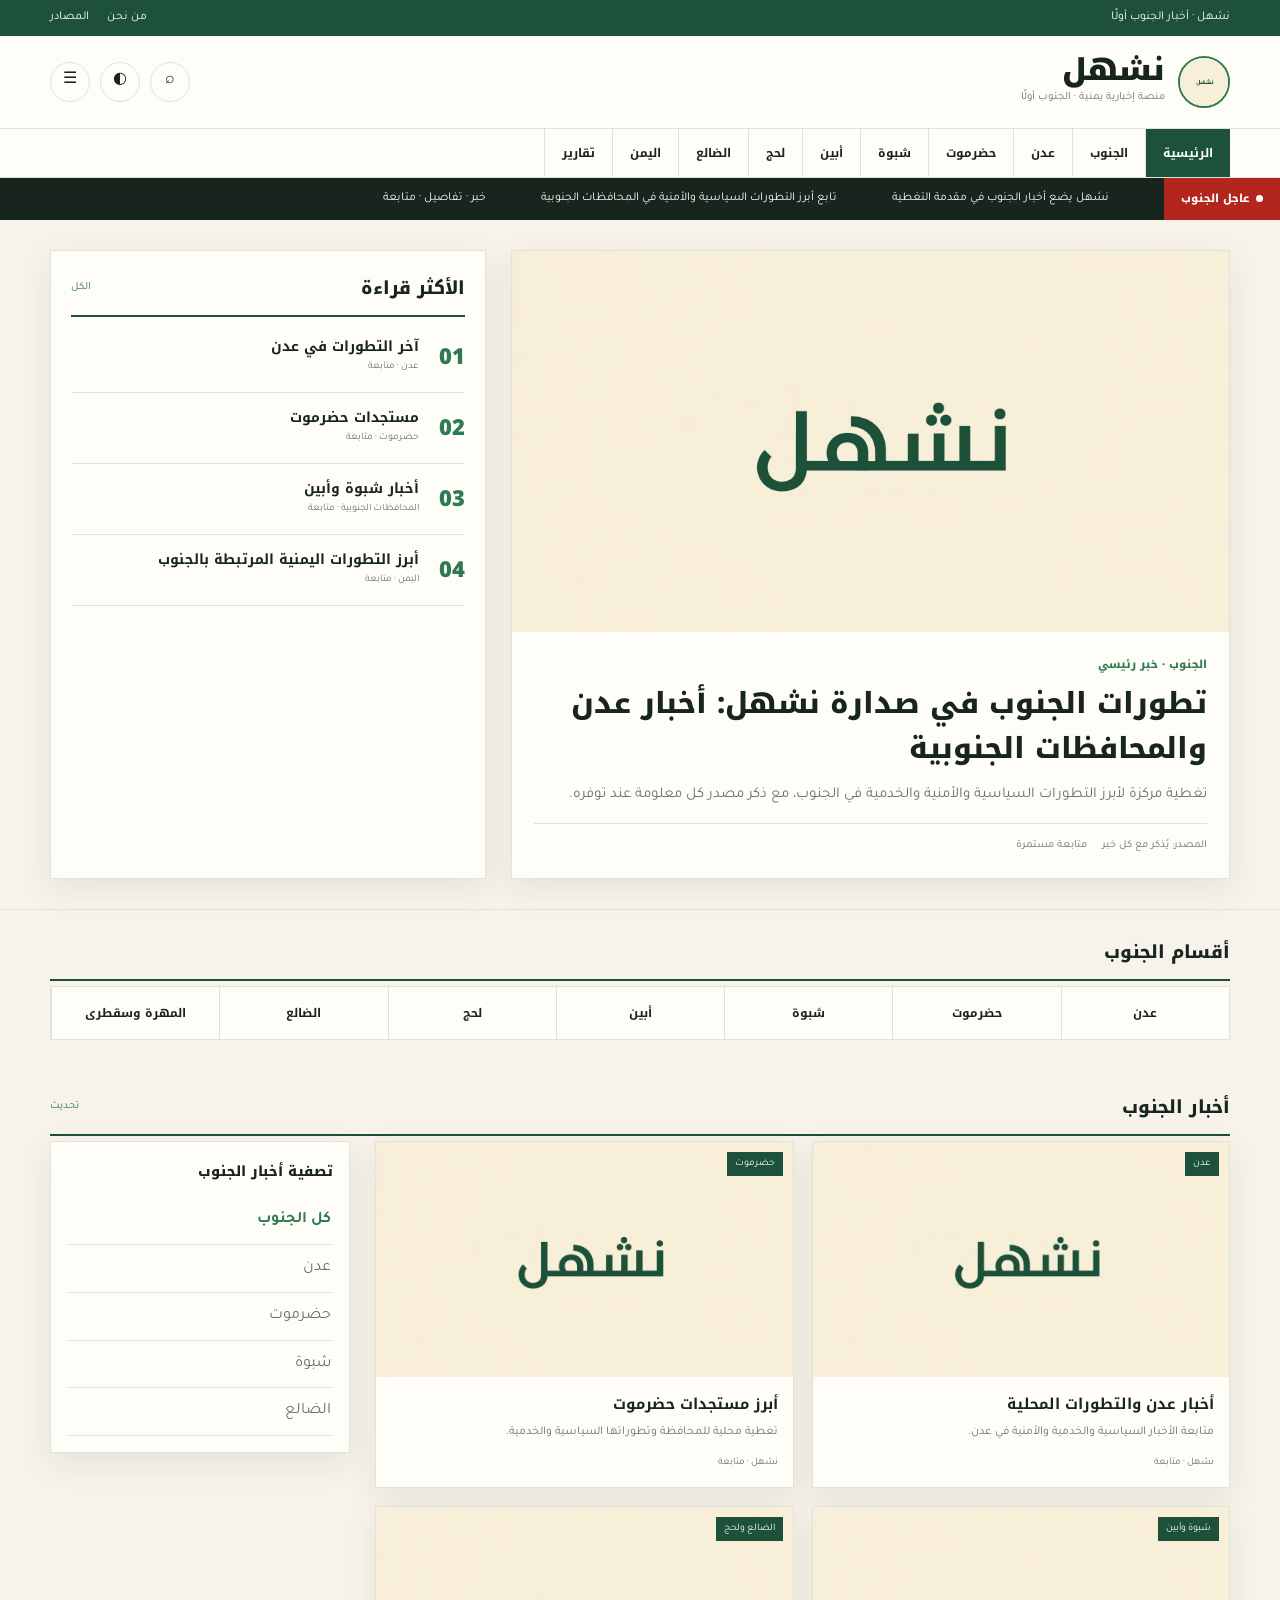
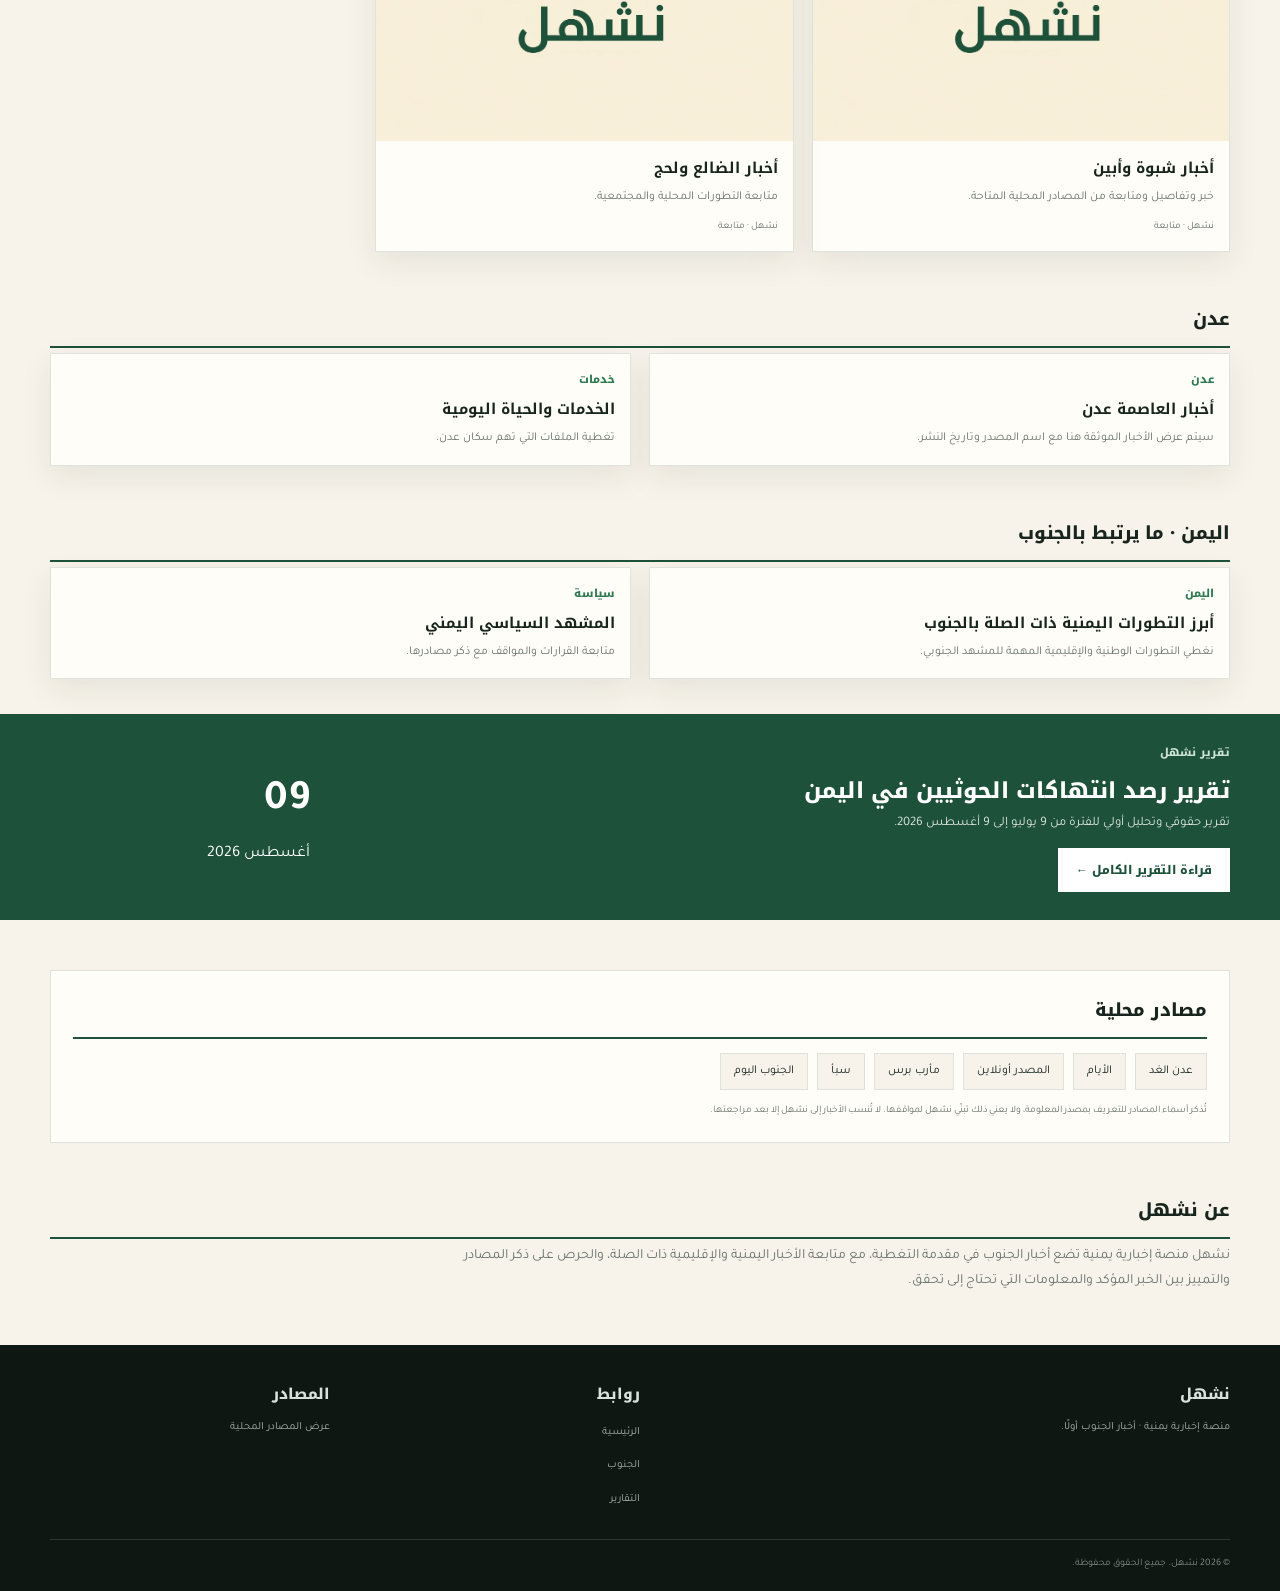
==== index.html @ 2f7ad90b "اجعل الجنوب محور التغطية مع الحفاظ على التصميم والتفاعلية" ====
<!doctype html>
<html lang="ar" dir="rtl">
<head>
<meta charset="utf-8">
<meta name="viewport" content="width=device-width, initial-scale=1">
<title>نشهل | أخبار الجنوب واليمن</title>
<meta name="description" content="نشهل منصة إخبارية يمنية تضع أخبار الجنوب في مقدمة التغطية مع متابعة الأخبار اليمنية والإقليمية.">
<link rel="preconnect" href="https://fonts.googleapis.com">
<link rel="preconnect" href="https://fonts.gstatic.com" crossorigin>
<link href="https://fonts.googleapis.com/css2?family=Noto+Kufi+Arabic:wght@400;600;700;800;900&family=Tajawal:wght@400;500;700;800&display=swap" rel="stylesheet">
<style>
:root{--bg:#f7f3ea;--surface:#fffdf8;--ink:#17251e;--muted:#68736d;--line:#dfe3dc;--accent:#1d513a;--accent2:#2f7a52;--soft:#e9efe9;--shadow:0 10px 30px rgba(23,37,30,.08)}*{box-sizing:border-box;margin:0;padding:0}html{scroll-behavior:smooth}body{background:var(--bg);color:var(--ink);font-family:Tajawal,Arial,sans-serif;line-height:1.8;overflow-x:hidden}body.dark{--bg:#111814;--surface:#18211c;--ink:#f1f3ef;--muted:#aab4ae;--line:#2c3831;--soft:#202b25;--shadow:0 10px 30px rgba(0,0,0,.22)}a{text-decoration:none;color:inherit}button,input{font:inherit}.wrap{width:min(1180px,calc(100% - 32px));margin:auto}.topline{background:var(--accent);color:#fff;padding:7px 0;font-size:12px}.topline .wrap{display:flex;justify-content:space-between}.toplinks{display:flex;gap:18px}.header{background:var(--surface);border-bottom:1px solid var(--line)}.header .wrap{height:92px;display:flex;align-items:center;justify-content:space-between;gap:25px}.brand{display:flex;align-items:center;gap:13px}.logo{width:52px;height:52px;border-radius:50%;overflow:hidden;border:2px solid var(--accent2);background:var(--soft)}.logo img{width:100%;height:100%;object-fit:cover}.brand-name{font:900 30px 'Noto Kufi Arabic';line-height:1}.tagline{font-size:11px;color:var(--muted);margin-top:3px}.header-actions{display:flex;gap:10px}.icon-btn{border:1px solid var(--line);background:var(--surface);color:var(--ink);width:40px;height:40px;border-radius:50%;cursor:pointer}.search-box{display:none;position:absolute;left:0;right:0;top:92px;background:var(--surface);border-bottom:1px solid var(--line);padding:15px;z-index:40}.search-box.open{display:block}.search-inner{display:flex;gap:8px}.search-inner input{width:100%;padding:12px 15px;border:1px solid var(--line);background:var(--bg);color:var(--ink);outline:none}.search-inner button{border:0;background:var(--accent);color:#fff;padding:0 20px;cursor:pointer}.nav{position:sticky;top:0;z-index:30;background:rgba(255,253,248,.96);backdrop-filter:blur(10px);border-bottom:1px solid var(--line)}body.dark .nav{background:rgba(24,33,28,.96)}.nav .wrap{display:flex;overflow:auto}.nav a{white-space:nowrap;padding:13px 17px;font:700 12px 'Noto Kufi Arabic';border-left:1px solid var(--line)}.nav a:hover,.nav a.active{background:var(--accent);color:#fff}.breaking{background:var(--ink);color:var(--surface);height:42px;display:flex;align-items:center;overflow:hidden}.breaking-label{background:#b3261e;color:#fff;height:100%;padding:0 17px;display:flex;align-items:center;gap:7px;font:800 11px 'Noto Kufi Arabic';flex:none}.pulse{width:7px;height:7px;border-radius:50%;background:#fff;animation:pulse 1.2s infinite}@keyframes pulse{50%{opacity:.35}}.ticker{white-space:nowrap;overflow:hidden;flex:1}.ticker span{display:inline-block;margin-right:55px;font-size:12px;animation:slide 18s linear infinite}@keyframes slide{from{transform:translateX(0)}to{transform:translateX(100%)}}.hero{padding:30px 0;border-bottom:1px solid var(--line)}.hero-grid{display:grid;grid-template-columns:1.65fr 1fr;gap:25px}.hero-main,.side,.card,.filter,.sources{background:var(--surface);border:1px solid var(--line);box-shadow:var(--shadow)}.hero-image{display:block;aspect-ratio:16/8.5;overflow:hidden;background:var(--soft)}.hero-image img{width:100%;height:100%;object-fit:cover;transition:transform .4s}.hero-main:hover .hero-image img{transform:scale(1.02)}.hero-content{padding:22px}.label{color:var(--accent2);font:800 11px 'Noto Kufi Arabic';margin-bottom:7px}.hero h1{font:800 29px/1.55 'Noto Kufi Arabic';margin-bottom:10px}.summary{color:var(--muted);font-size:15px}.meta{display:flex;gap:15px;flex-wrap:wrap;color:var(--muted);font-size:11px;margin-top:15px;padding-top:12px;border-top:1px solid var(--line)}.side{padding:20px}.section-title{display:flex;align-items:center;justify-content:space-between;border-bottom:2px solid var(--accent);padding-bottom:10px;margin-bottom:5px}.section-title h2{font:800 18px 'Noto Kufi Arabic'}.section-title a{font-size:11px;color:var(--accent2)}.rank{display:grid;grid-template-columns:36px 1fr;gap:10px;padding:14px 0;border-bottom:1px solid var(--line)}.rank-num{font:900 22px 'Noto Kufi Arabic';color:var(--accent2)}.rank h3{font:700 14px/1.6 'Noto Kufi Arabic'}.rank p{font-size:10px;color:var(--muted)}.sections,.news{padding:25px 0}.section-grid{display:grid;grid-template-columns:repeat(7,1fr);border:1px solid var(--line);background:var(--surface)}.section-grid a{padding:15px 8px;text-align:center;border-left:1px solid var(--line);font:700 12px 'Noto Kufi Arabic'}.section-grid a:hover{background:var(--soft);color:var(--accent2)}.news-layout{display:grid;grid-template-columns:1fr 300px;gap:25px}.cards{display:grid;grid-template-columns:repeat(2,1fr);gap:18px}.card{overflow:hidden;transition:.2s}.card:hover{transform:translateY(-3px);box-shadow:var(--shadow)}.card-image{display:block;aspect-ratio:16/9;overflow:hidden;background:var(--soft);position:relative}.card-image img{width:100%;height:100%;object-fit:cover}.tag{position:absolute;top:10px;right:10px;background:var(--accent);color:#fff;padding:3px 8px;font-size:10px}.card-body{padding:15px}.card h3{font:700 15px/1.65 'Noto Kufi Arabic';margin-bottom:6px}.card h3 a:hover{color:var(--accent2)}.card p{font-size:12px;color:var(--muted)}.card-meta{font-size:10px;color:var(--muted);margin-top:10px}.filter{padding:16px;height:max-content;position:sticky;top:65px}.filter h3{font:800 14px 'Noto Kufi Arabic';margin-bottom:12px}.filter button{display:block;width:100%;text-align:right;border:0;border-bottom:1px solid var(--line);background:transparent;color:var(--muted);padding:9px 2px;cursor:pointer}.filter button:hover,.filter button.active{color:var(--accent2);font-weight:700}.report{background:var(--accent);color:#fff;padding:28px 0;margin-top:10px}.report-grid{display:grid;grid-template-columns:1fr 260px;gap:25px;align-items:center}.report h2{font:800 22px 'Noto Kufi Arabic'}.report p{font-size:13px;opacity:.85}.report .btn{display:inline-block;background:#fff;color:var(--accent);padding:11px 18px;font:800 12px 'Noto Kufi Arabic';margin-top:12px}.sources{padding:22px;margin-top:25px;box-shadow:none}.source-list{display:flex;flex-wrap:wrap;gap:9px;margin-top:14px}.source-list a{border:1px solid var(--line);padding:7px 13px;background:var(--bg);font-size:12px}.sources-note{font-size:10px;color:var(--muted);margin-top:12px}.footer{background:#0f1712;color:#d9e1dc;margin-top:25px;padding:35px 0 18px}.footer-grid{display:grid;grid-template-columns:2fr 1fr 1fr;gap:30px}.footer h3{font:800 15px 'Noto Kufi Arabic';margin-bottom:10px}.footer p,.footer a{font-size:11px;color:#aab4ae}.footer ul{list-style:none;display:grid;gap:5px}.copy{border-top:1px solid #2c3831;margin-top:25px;padding-top:15px;font-size:10px;color:#7f8c84}.toast{position:fixed;bottom:20px;left:20px;background:var(--accent);color:#fff;padding:10px 15px;border-radius:6px;opacity:0;pointer-events:none;transition:.3s;z-index:100}.toast.show{opacity:1}.backtop{position:fixed;bottom:20px;right:20px;width:42px;height:42px;border:0;border-radius:50%;background:var(--accent);color:#fff;cursor:pointer;display:none;z-index:80}.backtop.show{display:block}@media(max-width:900px){.hero-grid,.news-layout,.report-grid{grid-template-columns:1fr}.filter{position:static}.section-grid{grid-template-columns:repeat(4,1fr)}.footer-grid{grid-template-columns:1fr 1fr}}@media(max-width:600px){.wrap{width:min(100% - 20px,1180px)}.toplinks{display:none}.header .wrap{height:78px}.brand-name{font-size:25px}.logo{width:45px;height:45px}.hero h1{font-size:22px}.cards{grid-template-columns:1fr}.section-grid{grid-template-columns:repeat(2,1fr)}.section-grid a{padding:12px 5px}.footer-grid{grid-template-columns:1fr}.breaking{height:38px}}
</style>
</head>
<body>
<div class="topline"><div class="wrap"><span>نشهل · أخبار الجنوب أولًا</span><div class="toplinks"><a href="#about">من نحن</a><a href="#sources">المصادر</a></div></div></div>
<header class="header"><div class="wrap"><a class="brand" href="#home"><div class="logo"><img src="logo.jpg" alt="شعار نشهل"></div><div><div class="brand-name">نشهل</div><div class="tagline">منصة إخبارية يمنية · الجنوب أولًا</div></div></a><div class="header-actions"><button class="icon-btn" id="searchBtn" aria-label="بحث">⌕</button><button class="icon-btn" id="themeBtn" aria-label="الوضع الليلي">◐</button><button class="icon-btn" id="menuBtn" aria-label="القائمة">☰</button></div></div><div class="search-box" id="searchBox"><div class="wrap"><div class="search-inner"><input id="searchInput" type="search" placeholder="ابحث في أخبار نشهل..."><button id="searchGo">بحث</button></div></div></div></header>
<nav class="nav"><div class="wrap"><a class="active" href="#home">الرئيسية</a><a href="#south">الجنوب</a><a href="#aden">عدن</a><a href="#south">حضرموت</a><a href="#south">شبوة</a><a href="#south">أبين</a><a href="#south">لحج</a><a href="#south">الضالع</a><a href="#yemen">اليمن</a><a href="#reports">تقارير</a></div></nav>
<div class="breaking"><div class="breaking-label"><span class="pulse"></span> عاجل الجنوب</div><div class="ticker"><span>نشهل يضع أخبار الجنوب في مقدمة التغطية</span><span>تابع أبرز التطورات السياسية والأمنية في المحافظات الجنوبية</span><span>خبر · تفاصيل · متابعة</span></div></div>
<main id="home">
<section class="hero"><div class="wrap hero-grid"><article class="hero-main"><a class="hero-image" href="#south"><img src="logo.jpg" alt="أخبار الجنوب"></a><div class="hero-content"><div class="label">الجنوب · خبر رئيسي</div><h1><a href="#south">تطورات الجنوب في صدارة نشهل: أخبار عدن والمحافظات الجنوبية</a></h1><p class="summary">تغطية مركزة لأبرز التطورات السياسية والأمنية والخدمية في الجنوب، مع ذكر مصدر كل معلومة عند توفره.</p><div class="meta"><span>المصدر: يُذكر مع كل خبر</span><span>متابعة مستمرة</span></div></div></article><aside class="side"><div class="section-title"><h2>الأكثر قراءة</h2><a href="#south">الكل</a></div><div class="rank"><div class="rank-num">01</div><div><h3>آخر التطورات في عدن</h3><p>عدن · متابعة</p></div></div><div class="rank"><div class="rank-num">02</div><div><h3>مستجدات حضرموت</h3><p>حضرموت · متابعة</p></div></div><div class="rank"><div class="rank-num">03</div><div><h3>أخبار شبوة وأبين</h3><p>المحافظات الجنوبية · متابعة</p></div></div><div class="rank"><div class="rank-num">04</div><div><h3>أبرز التطورات اليمنية المرتبطة بالجنوب</h3><p>اليمن · متابعة</p></div></div></aside></div></section>
<section class="sections"><div class="wrap"><div class="section-title"><h2>أقسام الجنوب</h2></div><div class="section-grid"><a href="#aden">عدن</a><a href="#south">حضرموت</a><a href="#south">شبوة</a><a href="#south">أبين</a><a href="#south">لحج</a><a href="#south">الضالع</a><a href="#south">المهرة وسقطرى</a></div></div></section>
<section class="news" id="south"><div class="wrap"><div class="section-title"><h2>أخبار الجنوب</h2><a href="#south" id="refreshBtn">تحديث</a></div><div class="news-layout"><div class="cards" id="cards">
<article class="card" data-category="عدن" data-title="أخبار عدن والتطورات المحلية"><a class="card-image" href="#aden"><img src="logo.jpg" alt="عدن" loading="lazy"><span class="tag">عدن</span></a><div class="card-body"><h3><a href="#aden">أخبار عدن والتطورات المحلية</a></h3><p>متابعة الأخبار السياسية والخدمية والأمنية في عدن.</p><div class="card-meta">نشهل · متابعة</div></div></article>
<article class="card" data-category="حضرموت" data-title="أبرز مستجدات حضرموت"><a class="card-image" href="#south"><img src="logo.jpg" alt="حضرموت" loading="lazy"><span class="tag">حضرموت</span></a><div class="card-body"><h3><a href="#south">أبرز مستجدات حضرموت</a></h3><p>تغطية محلية للمحافظة وتطوراتها السياسية والخدمية.</p><div class="card-meta">نشهل · متابعة</div></div></article>
<article class="card" data-category="شبوة" data-title="أخبار شبوة وأبين"><a class="card-image" href="#south"><img src="logo.jpg" alt="شبوة وأبين" loading="lazy"><span class="tag">شبوة وأبين</span></a><div class="card-body"><h3><a href="#south">أخبار شبوة وأبين</a></h3><p>خبر وتفاصيل ومتابعة من المصادر المحلية المتاحة.</p><div class="card-meta">نشهل · متابعة</div></div></article>
<article class="card" data-category="الضالع" data-title="أخبار الضالع ولحج"><a class="card-image" href="#south"><img src="logo.jpg" alt="الضالع ولحج" loading="lazy"><span class="tag">الضالع ولحج</span></a><div class="card-body"><h3><a href="#south">أخبار الضالع ولحج</a></h3><p>متابعة التطورات المحلية والمجتمعية.</p><div class="card-meta">نشهل · متابعة</div></div></article>
</div><aside class="filter"><h3>تصفية أخبار الجنوب</h3><button class="filter-btn active" data-filter="all">كل الجنوب</button><button class="filter-btn" data-filter="عدن">عدن</button><button class="filter-btn" data-filter="حضرموت">حضرموت</button><button class="filter-btn" data-filter="شبوة">شبوة</button><button class="filter-btn" data-filter="الضالع">الضالع</button></aside></div></div></section>
<section class="news" id="aden"><div class="wrap"><div class="section-title"><h2>عدن</h2></div><div class="cards"><article class="card"><div class="card-body"><div class="label">عدن</div><h3>أخبار العاصمة عدن</h3><p>سيتم عرض الأخبار الموثقة هنا مع اسم المصدر وتاريخ النشر.</p></div></article><article class="card"><div class="card-body"><div class="label">خدمات</div><h3>الخدمات والحياة اليومية</h3><p>تغطية الملفات التي تهم سكان عدن.</p></div></article></div></div></section>
<section class="news" id="yemen"><div class="wrap"><div class="section-title"><h2>اليمن · ما يرتبط بالجنوب</h2></div><div class="cards"><article class="card"><div class="card-body"><div class="label">اليمن</div><h3>أبرز التطورات اليمنية ذات الصلة بالجنوب</h3><p>نغطي التطورات الوطنية والإقليمية المهمة للمشهد الجنوبي.</p></div></article><article class="card"><div class="card-body"><div class="label">سياسة</div><h3>المشهد السياسي اليمني</h3><p>متابعة القرارات والمواقف مع ذكر مصادرها.</p></div></article></div></div></section>
<section class="report" id="reports"><div class="wrap report-grid"><div><div class="label" style="color:#cce2d4">تقرير نشهل</div><h2>تقرير رصد انتهاكات الحوثيين في اليمن</h2><p>تقرير حقوقي وتحليل أولي للفترة من 9 يوليو إلى 9 أغسطس 2026.</p><a class="btn" href="articles/9-august-2026.html">قراءة التقرير الكامل ←</a></div><div><strong style="font-size:42px">09</strong><div>أغسطس 2026</div></div></div></section>
<section class="sections" id="sources"><div class="wrap"><div class="sources"><div class="section-title"><h2>مصادر محلية</h2></div><div class="source-list"><a href="https://www.adenalghad.net/" target="_blank" rel="noopener">عدن الغد</a><a href="https://www.alayyam.info/" target="_blank" rel="noopener">الأيام</a><a href="https://almasdaronline.com/" target="_blank" rel="noopener">المصدر أونلاين</a><a href="https://www.marebpress.net/" target="_blank" rel="noopener">مأرب برس</a><a href="https://www.sabanew.net/" target="_blank" rel="noopener">سبأ</a><a href="https://aljanoub.net/" target="_blank" rel="noopener">الجنوب اليوم</a></div><p class="sources-note">تُذكر أسماء المصادر للتعريف بمصدر المعلومة، ولا يعني ذلك تبنّي نشهل لمواقفها. لا تُنسب الأخبار إلى نشهل إلا بعد مراجعتها.</p></div></div></section>
<section class="sections" id="about"><div class="wrap"><div class="section-title"><h2>عن نشهل</h2></div><p style="max-width:800px;color:var(--muted);font-size:14px">نشهل منصة إخبارية يمنية تضع أخبار الجنوب في مقدمة التغطية، مع متابعة الأخبار اليمنية والإقليمية ذات الصلة، والحرص على ذكر المصادر والتمييز بين الخبر المؤكد والمعلومات التي تحتاج إلى تحقق.</p></div></section>
</main>
<footer class="footer"><div class="wrap"><div class="footer-grid"><div><h3>نشهل</h3><p>منصة إخبارية يمنية · أخبار الجنوب أولًا.</p></div><div><h3>روابط</h3><ul><li><a href="#home">الرئيسية</a></li><li><a href="#south">الجنوب</a></li><li><a href="#reports">التقارير</a></li></ul></div><div><h3>المصادر</h3><p><a href="#sources">عرض المصادر المحلية</a></p></div></div><div class="copy">© 2026 نشهل. جميع الحقوق محفوظة.</div></div></footer>
<button class="backtop" id="backTop" aria-label="العودة للأعلى">↑</button><div class="toast" id="toast">تم التحديث</div>
<script>
const body=document.body,searchBtn=document.getElementById('searchBtn'),searchBox=document.getElementById('searchBox'),searchInput=document.getElementById('searchInput'),searchGo=document.getElementById('searchGo'),themeBtn=document.getElementById('themeBtn'),backTop=document.getElementById('backTop'),toast=document.getElementById('toast');
searchBtn.onclick=()=>{searchBox.classList.toggle('open');if(searchBox.classList.contains('open'))searchInput.focus()};document.getElementById('menuBtn').onclick=()=>document.querySelector('.nav').scrollIntoView({behavior:'smooth'});themeBtn.onclick=()=>{body.classList.toggle('dark');localStorage.setItem('nashhal-theme',body.classList.contains('dark')?'dark':'light')};if(localStorage.getItem('nashhal-theme')==='dark')body.classList.add('dark');
function doSearch(){const q=searchInput.value.trim().toLowerCase();document.querySelectorAll('.card').forEach(c=>{const t=(c.dataset.title||c.innerText).toLowerCase();c.style.display=!q||t.includes(q)?'block':'none'});document.getElementById('south').scrollIntoView({behavior:'smooth'})}searchGo.onclick=doSearch;searchInput.addEventListener('keydown',e=>{if(e.key==='Enter')doSearch()});
document.querySelectorAll('.filter-btn').forEach(btn=>btn.onclick=()=>{document.querySelectorAll('.filter-btn').forEach(b=>b.classList.remove('active'));btn.classList.add('active');const f=btn.dataset.filter;document.querySelectorAll('#south .card').forEach(c=>c.style.display=f==='all'||c.dataset.category===f?'block':'none')});document.getElementById('refreshBtn').onclick=e=>{e.preventDefault();document.querySelectorAll('#south .card').forEach(c=>c.style.display='block');document.querySelectorAll('.filter-btn').forEach(b=>b.classList.remove('active'));document.querySelector('.filter-btn').classList.add('active');toast.classList.add('show');setTimeout(()=>toast.classList.remove('show'),1500)};window.addEventListener('scroll',()=>backTop.classList.toggle('show',scrollY>500));backTop.onclick=()=>scrollTo({top:0,behavior:'smooth'});
</script></body></html>
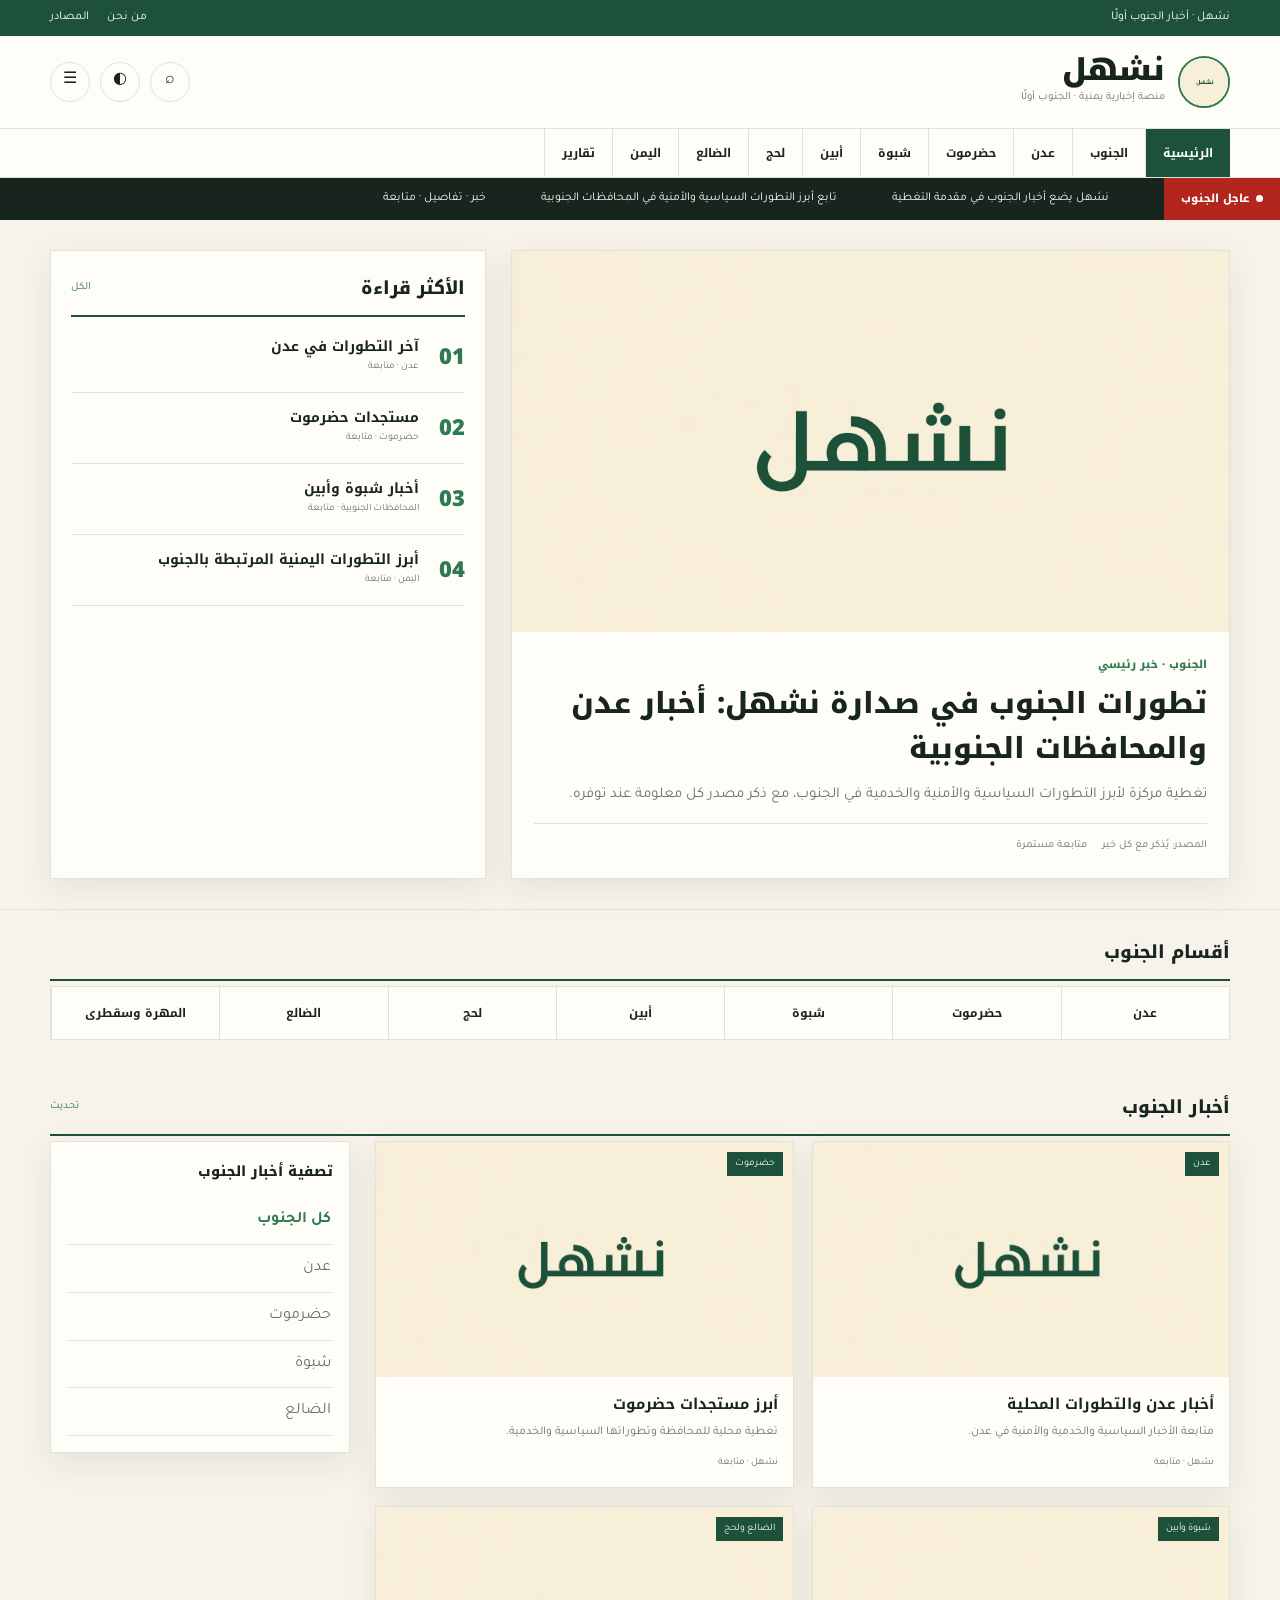
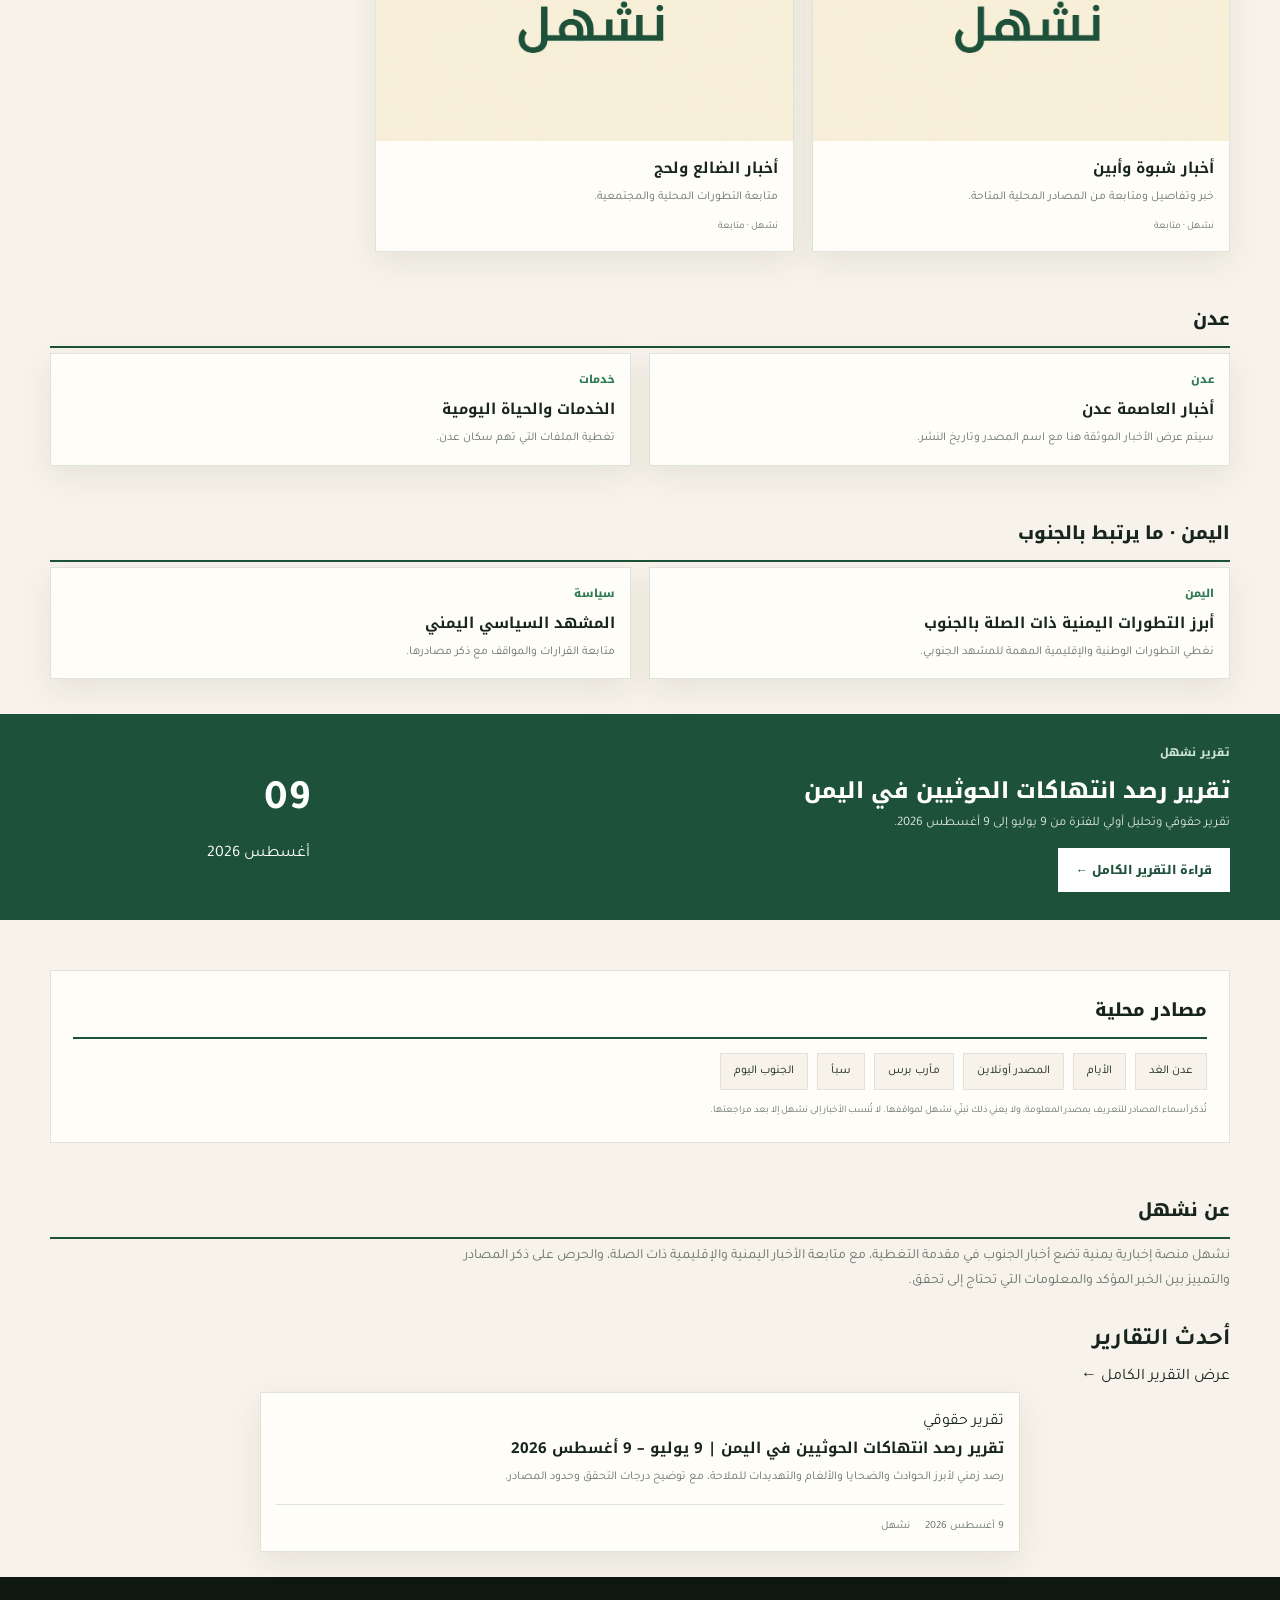
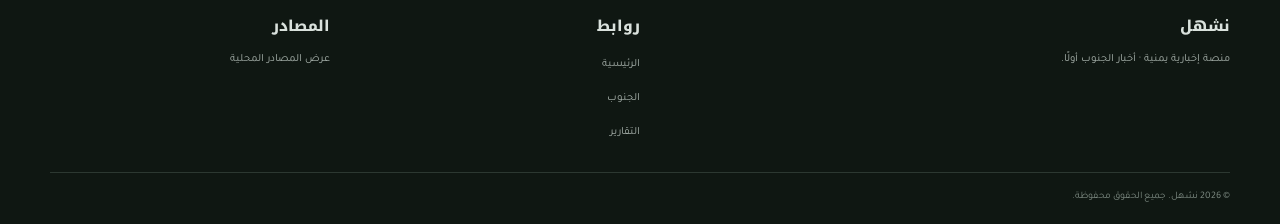
==== commit 33e31d6a: "إضافة التقرير وتصحيح اسم نشهل [skip ci]" ====
--- a/index.html
+++ b/index.html
@@ -31,6 +31,25 @@
 <section class="report" id="reports"><div class="wrap report-grid"><div><div class="label" style="color:#cce2d4">تقرير نشهل</div><h2>تقرير رصد انتهاكات الحوثيين في اليمن</h2><p>تقرير حقوقي وتحليل أولي للفترة من 9 يوليو إلى 9 أغسطس 2026.</p><a class="btn" href="articles/9-august-2026.html">قراءة التقرير الكامل ←</a></div><div><strong style="font-size:42px">09</strong><div>أغسطس 2026</div></div></div></section>
 <section class="sections" id="sources"><div class="wrap"><div class="sources"><div class="section-title"><h2>مصادر محلية</h2></div><div class="source-list"><a href="https://www.adenalghad.net/" target="_blank" rel="noopener">عدن الغد</a><a href="https://www.alayyam.info/" target="_blank" rel="noopener">الأيام</a><a href="https://almasdaronline.com/" target="_blank" rel="noopener">المصدر أونلاين</a><a href="https://www.marebpress.net/" target="_blank" rel="noopener">مأرب برس</a><a href="https://www.sabanew.net/" target="_blank" rel="noopener">سبأ</a><a href="https://aljanoub.net/" target="_blank" rel="noopener">الجنوب اليوم</a></div><p class="sources-note">تُذكر أسماء المصادر للتعريف بمصدر المعلومة، ولا يعني ذلك تبنّي نشهل لمواقفها. لا تُنسب الأخبار إلى نشهل إلا بعد مراجعتها.</p></div></div></section>
 <section class="sections" id="about"><div class="wrap"><div class="section-title"><h2>عن نشهل</h2></div><p style="max-width:800px;color:var(--muted);font-size:14px">نشهل منصة إخبارية يمنية تضع أخبار الجنوب في مقدمة التغطية، مع متابعة الأخبار اليمنية والإقليمية ذات الصلة، والحرص على ذكر المصادر والتمييز بين الخبر المؤكد والمعلومات التي تحتاج إلى تحقق.</p></div></section>
+
+<section class="section" id="latest-report">
+  <div class="wrap">
+    <div class="section-head">
+      <h2>أحدث التقارير</h2>
+      <a href="articles/9-august-2026.html">عرض التقرير الكامل ←</a>
+    </div>
+    <article class="card" style="max-width:760px;margin:auto;">
+      <div class="card-body">
+        <div class="report-label">تقرير حقوقي</div>
+        <h3><a href="articles/9-august-2026.html">تقرير رصد انتهاكات الحوثيين في اليمن | 9 يوليو – 9 أغسطس 2026</a></h3>
+        <p>رصد زمني لأبرز الحوادث والضحايا والألغام والتهديدات للملاحة، مع توضيح درجات التحقق وحدود المصادر.</p>
+        <div class="meta"><span>9 أغسطس 2026</span><span>نشهل</span></div>
+      </div>
+    </article>
+  </div>
+</section>
+<!-- ARTICLE-NASHHAL-09082026 -->
+
 </main>
 <footer class="footer"><div class="wrap"><div class="footer-grid"><div><h3>نشهل</h3><p>منصة إخبارية يمنية · أخبار الجنوب أولًا.</p></div><div><h3>روابط</h3><ul><li><a href="#home">الرئيسية</a></li><li><a href="#south">الجنوب</a></li><li><a href="#reports">التقارير</a></li></ul></div><div><h3>المصادر</h3><p><a href="#sources">عرض المصادر المحلية</a></p></div></div><div class="copy">© 2026 نشهل. جميع الحقوق محفوظة.</div></div></footer>
 <button class="backtop" id="backTop" aria-label="العودة للأعلى">↑</button><div class="toast" id="toast">تم التحديث</div>
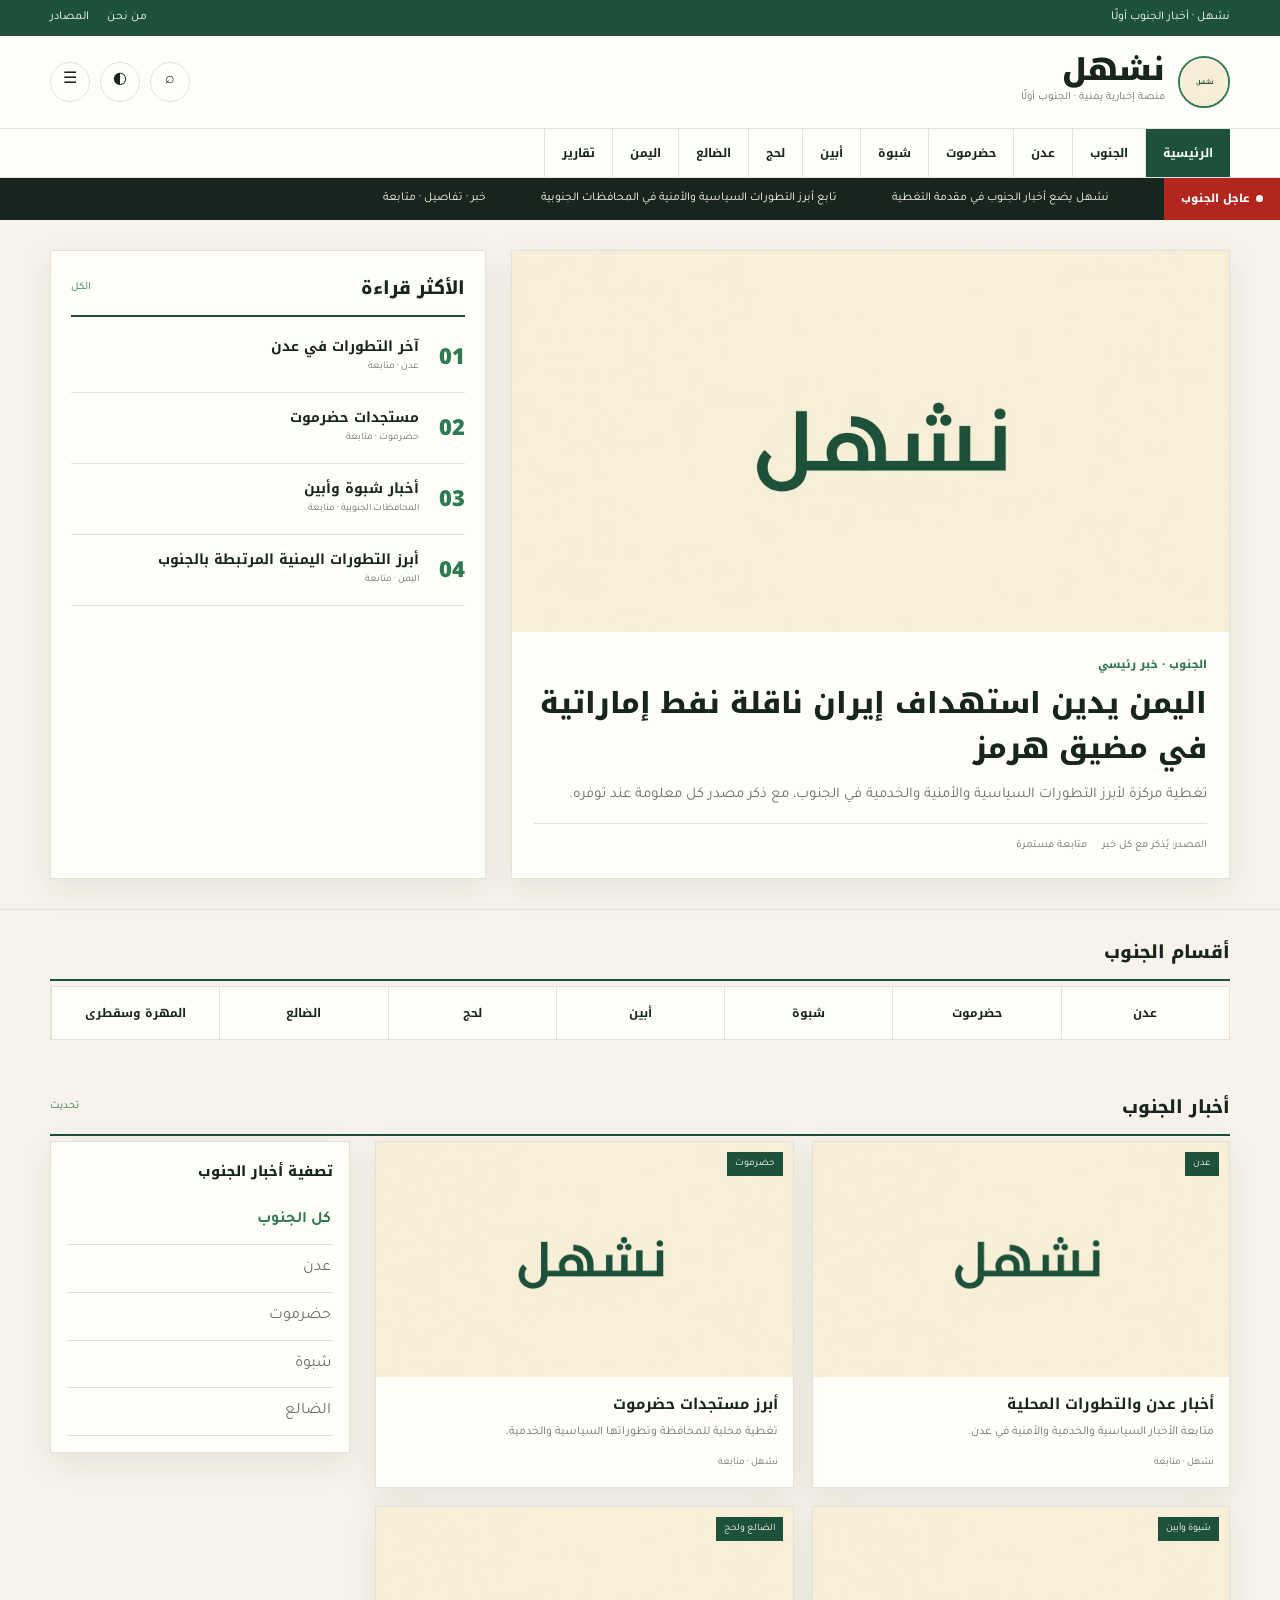
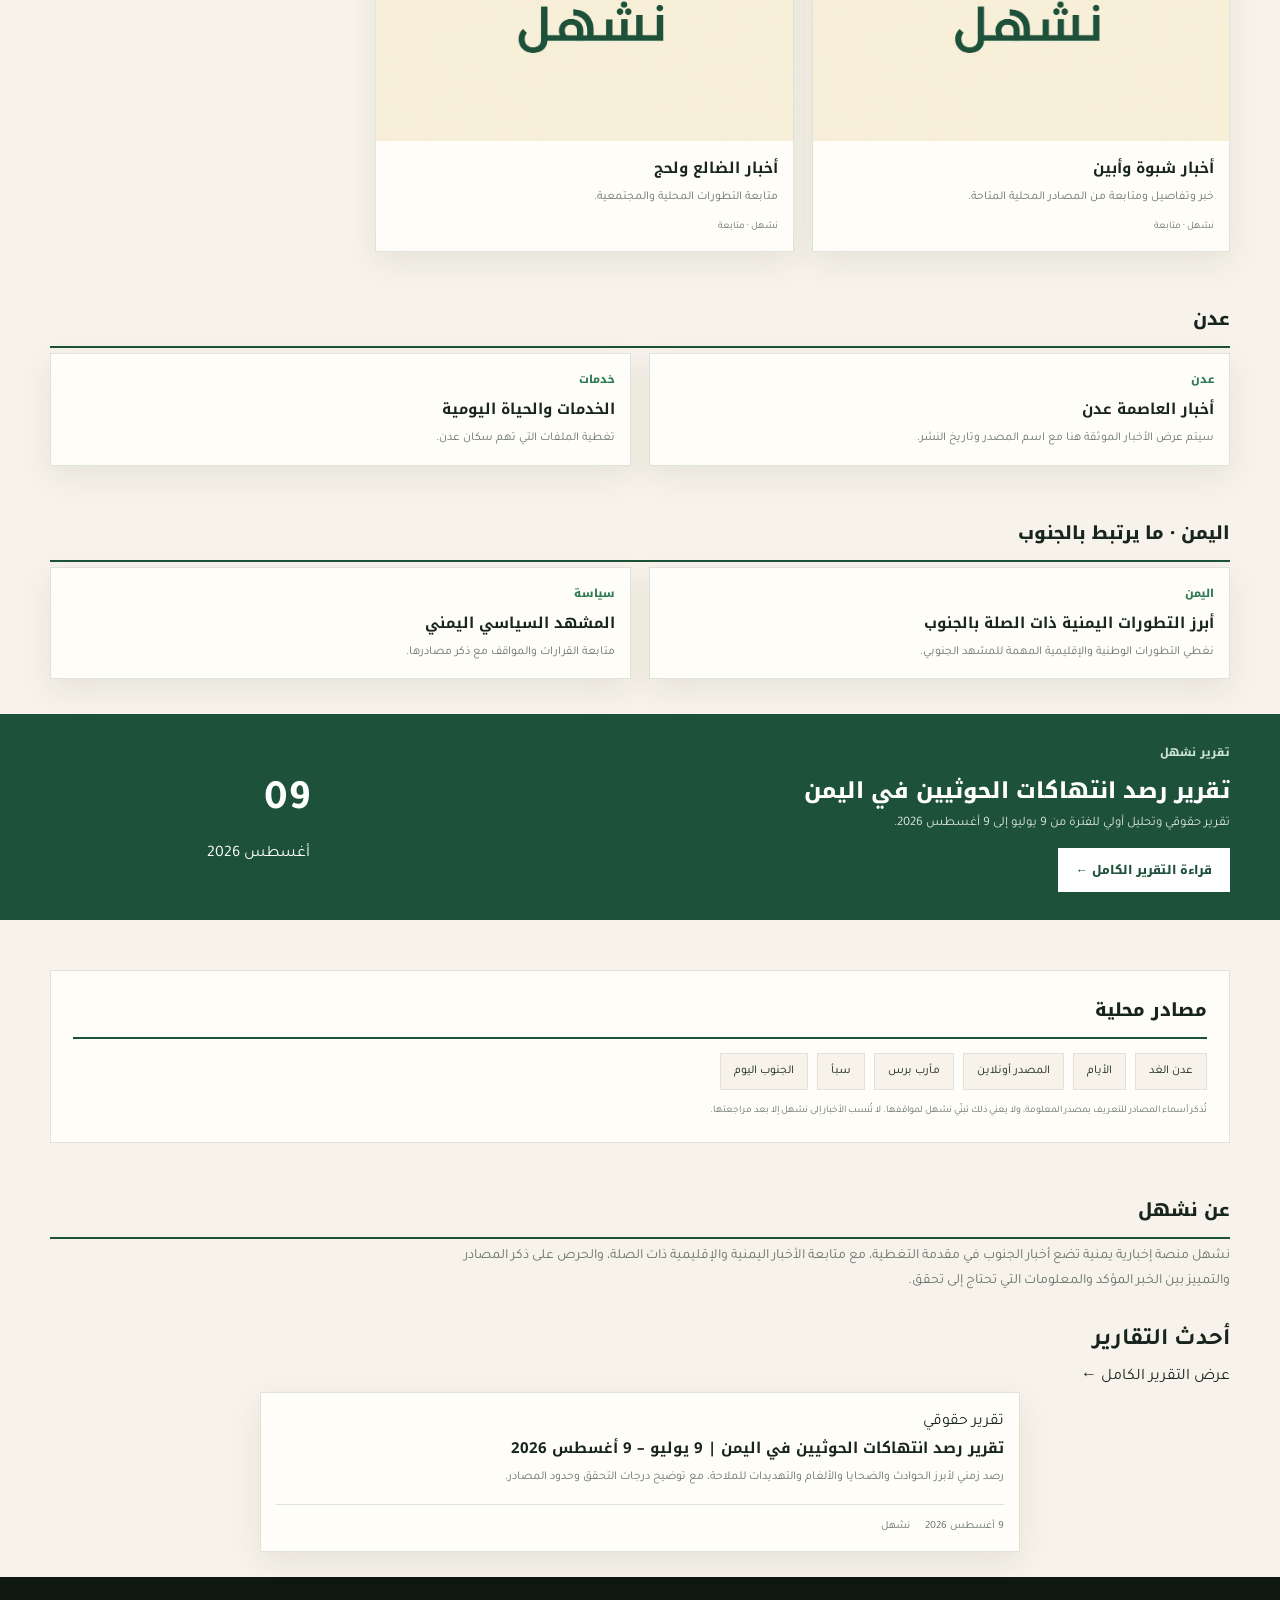
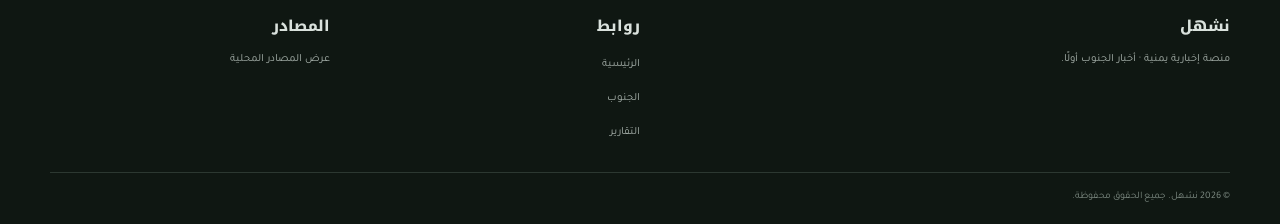
==== commit aaffbf0f: "تحديث أخبار اليمن تلقائيًا" ====
--- a/index.html
+++ b/index.html
@@ -18,7 +18,19 @@
 <nav class="nav"><div class="wrap"><a class="active" href="#home">الرئيسية</a><a href="#south">الجنوب</a><a href="#aden">عدن</a><a href="#south">حضرموت</a><a href="#south">شبوة</a><a href="#south">أبين</a><a href="#south">لحج</a><a href="#south">الضالع</a><a href="#yemen">اليمن</a><a href="#reports">تقارير</a></div></nav>
 <div class="breaking"><div class="breaking-label"><span class="pulse"></span> عاجل الجنوب</div><div class="ticker"><span>نشهل يضع أخبار الجنوب في مقدمة التغطية</span><span>تابع أبرز التطورات السياسية والأمنية في المحافظات الجنوبية</span><span>خبر · تفاصيل · متابعة</span></div></div>
 <main id="home">
-<section class="hero"><div class="wrap hero-grid"><article class="hero-main"><a class="hero-image" href="#south"><img src="logo.jpg" alt="أخبار الجنوب"></a><div class="hero-content"><div class="label">الجنوب · خبر رئيسي</div><h1><a href="#south">تطورات الجنوب في صدارة نشهل: أخبار عدن والمحافظات الجنوبية</a></h1><p class="summary">تغطية مركزة لأبرز التطورات السياسية والأمنية والخدمية في الجنوب، مع ذكر مصدر كل معلومة عند توفره.</p><div class="meta"><span>المصدر: يُذكر مع كل خبر</span><span>متابعة مستمرة</span></div></div></article><aside class="side"><div class="section-title"><h2>الأكثر قراءة</h2><a href="#south">الكل</a></div><div class="rank"><div class="rank-num">01</div><div><h3>آخر التطورات في عدن</h3><p>عدن · متابعة</p></div></div><div class="rank"><div class="rank-num">02</div><div><h3>مستجدات حضرموت</h3><p>حضرموت · متابعة</p></div></div><div class="rank"><div class="rank-num">03</div><div><h3>أخبار شبوة وأبين</h3><p>المحافظات الجنوبية · متابعة</p></div></div><div class="rank"><div class="rank-num">04</div><div><h3>أبرز التطورات اليمنية المرتبطة بالجنوب</h3><p>اليمن · متابعة</p></div></div></aside></div></section>
+<section class="hero"><div class="wrap hero-grid"><article class="hero-main"><a class="hero-image" href="#south"><img src="logo.jpg" alt="أخبار الجنوب"></a><div class="hero-content"><div class="label">الجنوب · خبر رئيسي</div>
+<h1>
+  <a
+    href="http://www.sabanew.net/viewstory/150559"
+    target="_blank"
+    rel="noopener noreferrer"
+    style="color:inherit;">
+
+    اليمن يدين استهداف إيران ناقلة نفط إماراتية في مضيق هرمز
+
+  </a>
+</h1>
+<p class="summary">تغطية مركزة لأبرز التطورات السياسية والأمنية والخدمية في الجنوب، مع ذكر مصدر كل معلومة عند توفره.</p><div class="meta"><span>المصدر: يُذكر مع كل خبر</span><span>متابعة مستمرة</span></div></div></article><aside class="side"><div class="section-title"><h2>الأكثر قراءة</h2><a href="#south">الكل</a></div><div class="rank"><div class="rank-num">01</div><div><h3>آخر التطورات في عدن</h3><p>عدن · متابعة</p></div></div><div class="rank"><div class="rank-num">02</div><div><h3>مستجدات حضرموت</h3><p>حضرموت · متابعة</p></div></div><div class="rank"><div class="rank-num">03</div><div><h3>أخبار شبوة وأبين</h3><p>المحافظات الجنوبية · متابعة</p></div></div><div class="rank"><div class="rank-num">04</div><div><h3>أبرز التطورات اليمنية المرتبطة بالجنوب</h3><p>اليمن · متابعة</p></div></div></aside></div></section>
 <section class="sections"><div class="wrap"><div class="section-title"><h2>أقسام الجنوب</h2></div><div class="section-grid"><a href="#aden">عدن</a><a href="#south">حضرموت</a><a href="#south">شبوة</a><a href="#south">أبين</a><a href="#south">لحج</a><a href="#south">الضالع</a><a href="#south">المهرة وسقطرى</a></div></div></section>
 <section class="news" id="south"><div class="wrap"><div class="section-title"><h2>أخبار الجنوب</h2><a href="#south" id="refreshBtn">تحديث</a></div><div class="news-layout"><div class="cards" id="cards">
 <article class="card" data-category="عدن" data-title="أخبار عدن والتطورات المحلية"><a class="card-image" href="#aden"><img src="logo.jpg" alt="عدن" loading="lazy"><span class="tag">عدن</span></a><div class="card-body"><h3><a href="#aden">أخبار عدن والتطورات المحلية</a></h3><p>متابعة الأخبار السياسية والخدمية والأمنية في عدن.</p><div class="card-meta">نشهل · متابعة</div></div></article>
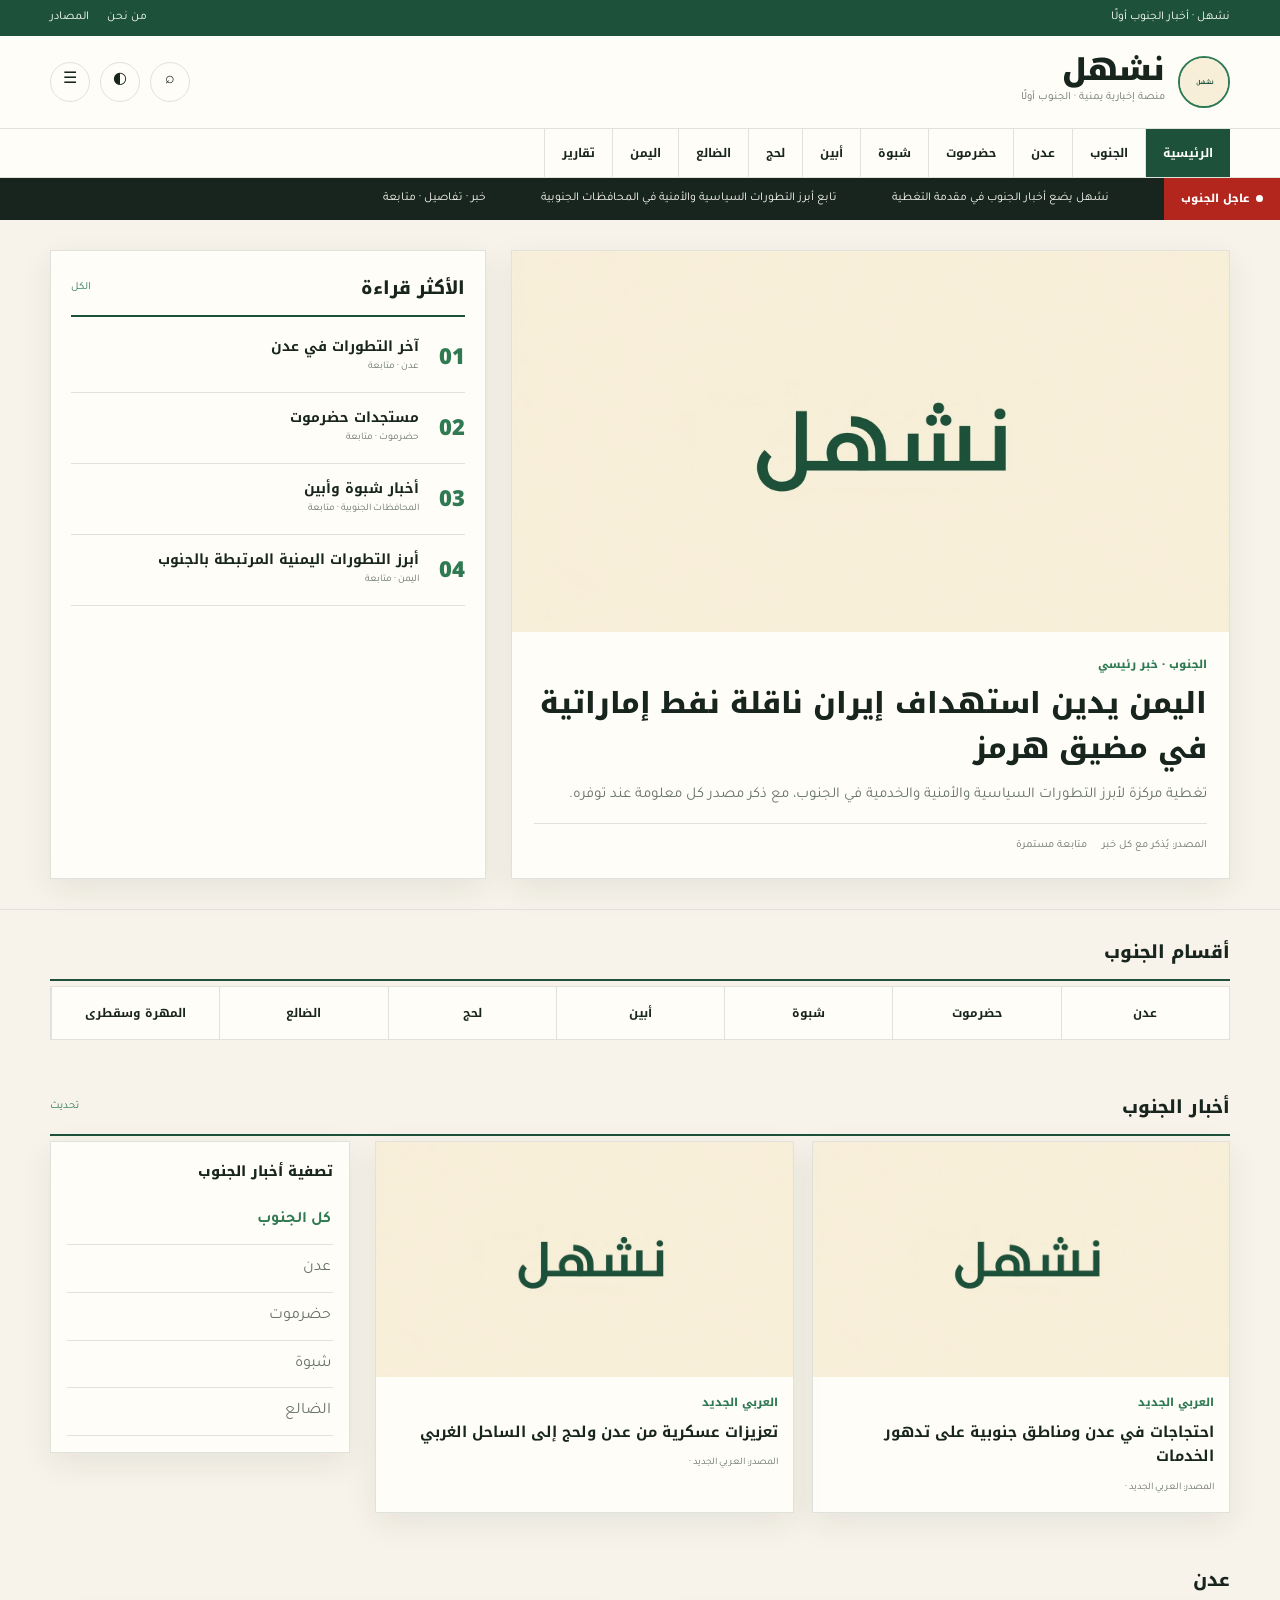
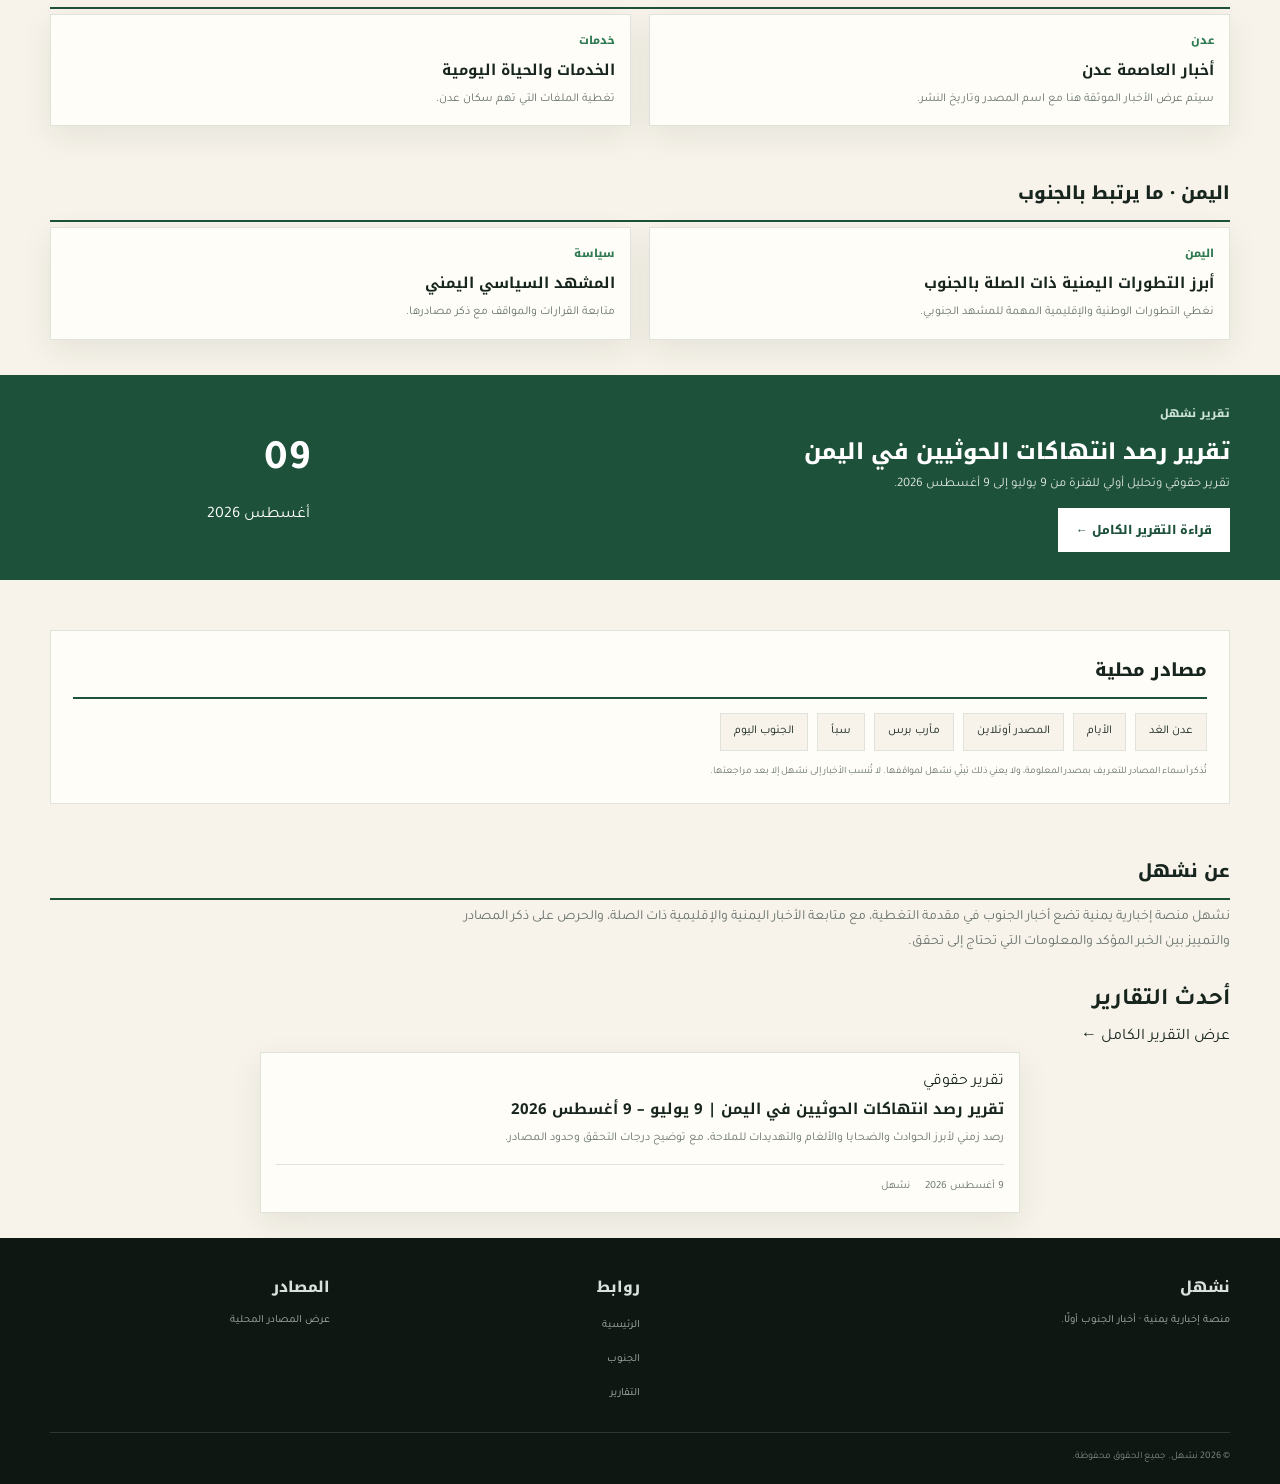
==== commit 0f00780a: "Enable internal article pages on homepage" ====
--- a/index.html
+++ b/index.html
@@ -70,4 +70,6 @@
 searchBtn.onclick=()=>{searchBox.classList.toggle('open');if(searchBox.classList.contains('open'))searchInput.focus()};document.getElementById('menuBtn').onclick=()=>document.querySelector('.nav').scrollIntoView({behavior:'smooth'});themeBtn.onclick=()=>{body.classList.toggle('dark');localStorage.setItem('nashhal-theme',body.classList.contains('dark')?'dark':'light')};if(localStorage.getItem('nashhal-theme')==='dark')body.classList.add('dark');
 function doSearch(){const q=searchInput.value.trim().toLowerCase();document.querySelectorAll('.card').forEach(c=>{const t=(c.dataset.title||c.innerText).toLowerCase();c.style.display=!q||t.includes(q)?'block':'none'});document.getElementById('south').scrollIntoView({behavior:'smooth'})}searchGo.onclick=doSearch;searchInput.addEventListener('keydown',e=>{if(e.key==='Enter')doSearch()});
 document.querySelectorAll('.filter-btn').forEach(btn=>btn.onclick=()=>{document.querySelectorAll('.filter-btn').forEach(b=>b.classList.remove('active'));btn.classList.add('active');const f=btn.dataset.filter;document.querySelectorAll('#south .card').forEach(c=>c.style.display=f==='all'||c.dataset.category===f?'block':'none')});document.getElementById('refreshBtn').onclick=e=>{e.preventDefault();document.querySelectorAll('#south .card').forEach(c=>c.style.display='block');document.querySelectorAll('.filter-btn').forEach(b=>b.classList.remove('active'));document.querySelector('.filter-btn').classList.add('active');toast.classList.add('show');setTimeout(()=>toast.classList.remove('show'),1500)};window.addEventListener('scroll',()=>backTop.classList.toggle('show',scrollY>500));backTop.onclick=()=>scrollTo({top:0,behavior:'smooth'});
-</script></body></html>+</script><script src="news-loader.js" defer></script><script src="article-links.js?v=2"></script>
+</body></html>
+<script src="article-links.js"></script>
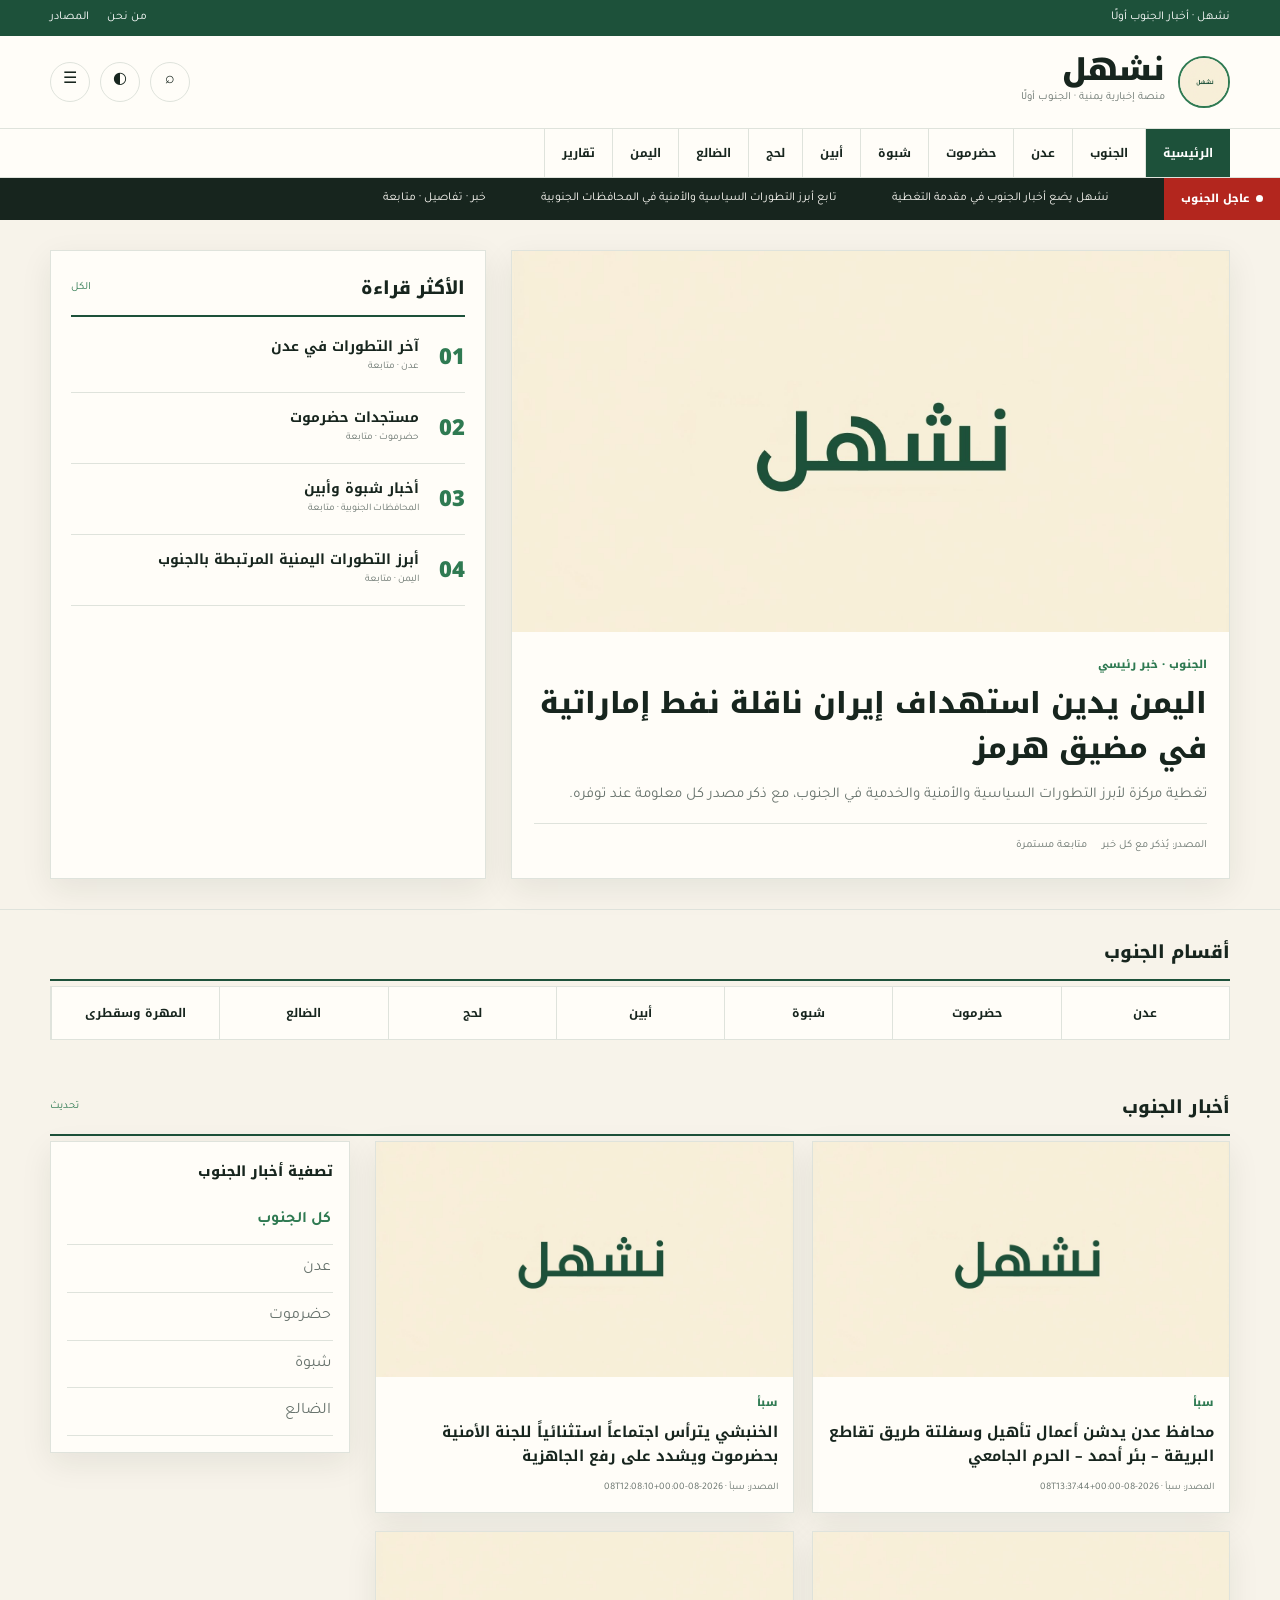
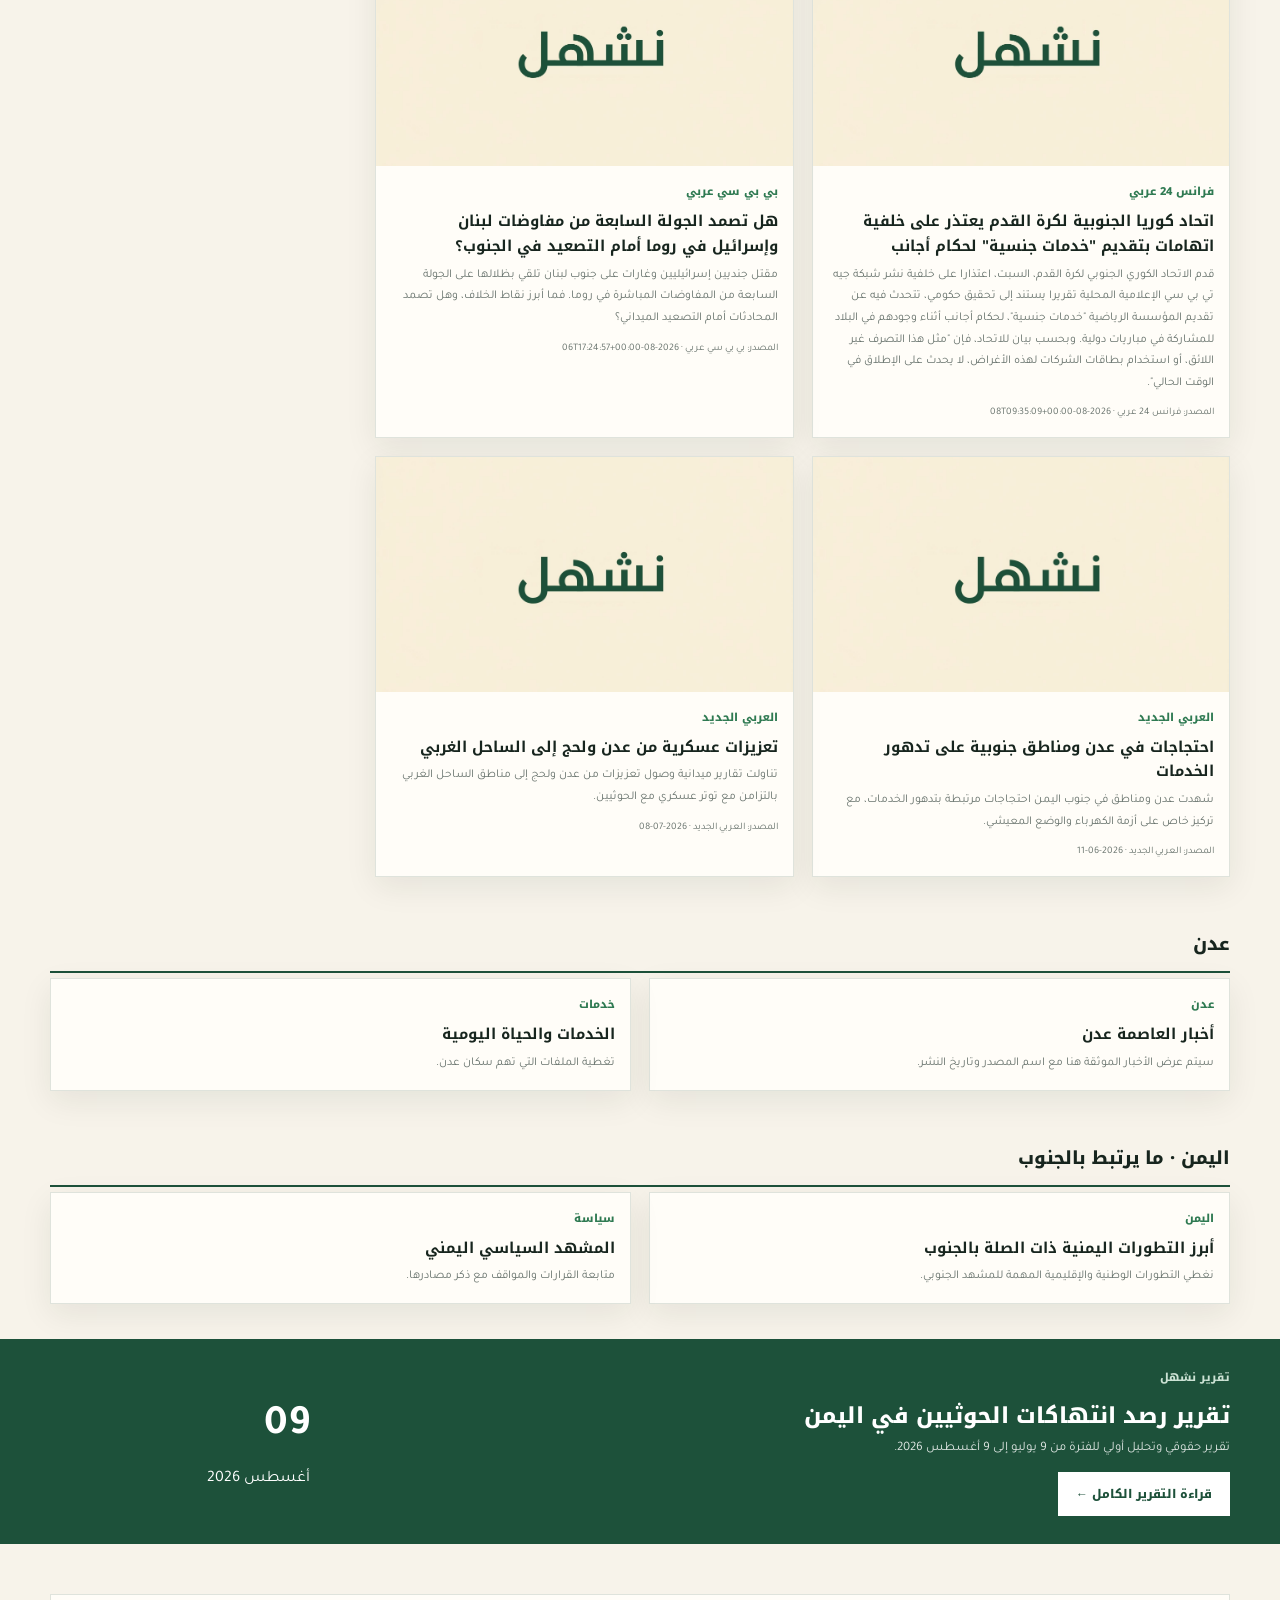
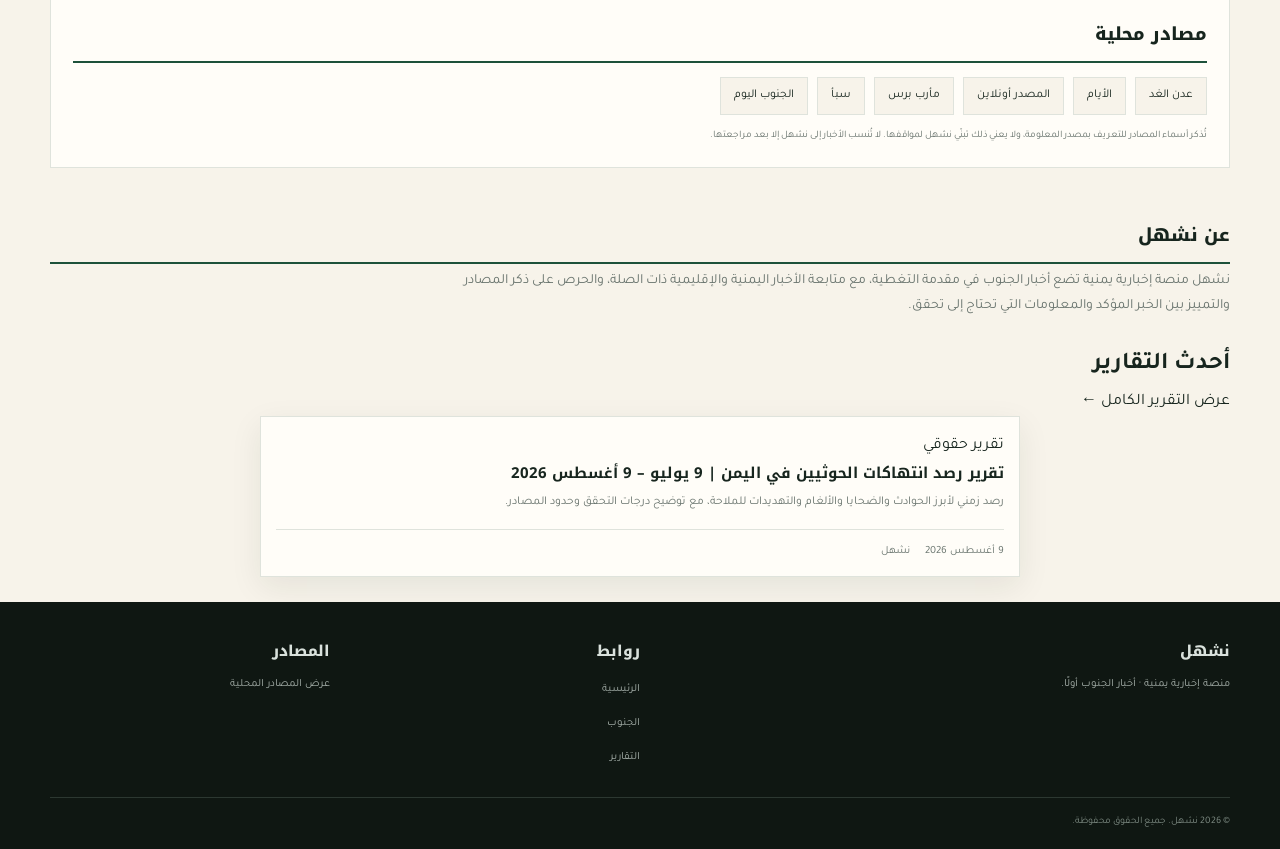
==== commit abf6cc01: "تحديث أخبار اليمن تلقائيًا" ====
--- a/index.html
+++ b/index.html
@@ -19,6 +19,7 @@
 <div class="breaking"><div class="breaking-label"><span class="pulse"></span> عاجل الجنوب</div><div class="ticker"><span>نشهل يضع أخبار الجنوب في مقدمة التغطية</span><span>تابع أبرز التطورات السياسية والأمنية في المحافظات الجنوبية</span><span>خبر · تفاصيل · متابعة</span></div></div>
 <main id="home">
 <section class="hero"><div class="wrap hero-grid"><article class="hero-main"><a class="hero-image" href="#south"><img src="logo.jpg" alt="أخبار الجنوب"></a><div class="hero-content"><div class="label">الجنوب · خبر رئيسي</div>
+
 <h1>
   <a
     href="http://www.sabanew.net/viewstory/150559"
@@ -30,6 +31,7 @@
 
   </a>
 </h1>
+
 <p class="summary">تغطية مركزة لأبرز التطورات السياسية والأمنية والخدمية في الجنوب، مع ذكر مصدر كل معلومة عند توفره.</p><div class="meta"><span>المصدر: يُذكر مع كل خبر</span><span>متابعة مستمرة</span></div></div></article><aside class="side"><div class="section-title"><h2>الأكثر قراءة</h2><a href="#south">الكل</a></div><div class="rank"><div class="rank-num">01</div><div><h3>آخر التطورات في عدن</h3><p>عدن · متابعة</p></div></div><div class="rank"><div class="rank-num">02</div><div><h3>مستجدات حضرموت</h3><p>حضرموت · متابعة</p></div></div><div class="rank"><div class="rank-num">03</div><div><h3>أخبار شبوة وأبين</h3><p>المحافظات الجنوبية · متابعة</p></div></div><div class="rank"><div class="rank-num">04</div><div><h3>أبرز التطورات اليمنية المرتبطة بالجنوب</h3><p>اليمن · متابعة</p></div></div></aside></div></section>
 <section class="sections"><div class="wrap"><div class="section-title"><h2>أقسام الجنوب</h2></div><div class="section-grid"><a href="#aden">عدن</a><a href="#south">حضرموت</a><a href="#south">شبوة</a><a href="#south">أبين</a><a href="#south">لحج</a><a href="#south">الضالع</a><a href="#south">المهرة وسقطرى</a></div></div></section>
 <section class="news" id="south"><div class="wrap"><div class="section-title"><h2>أخبار الجنوب</h2><a href="#south" id="refreshBtn">تحديث</a></div><div class="news-layout"><div class="cards" id="cards">
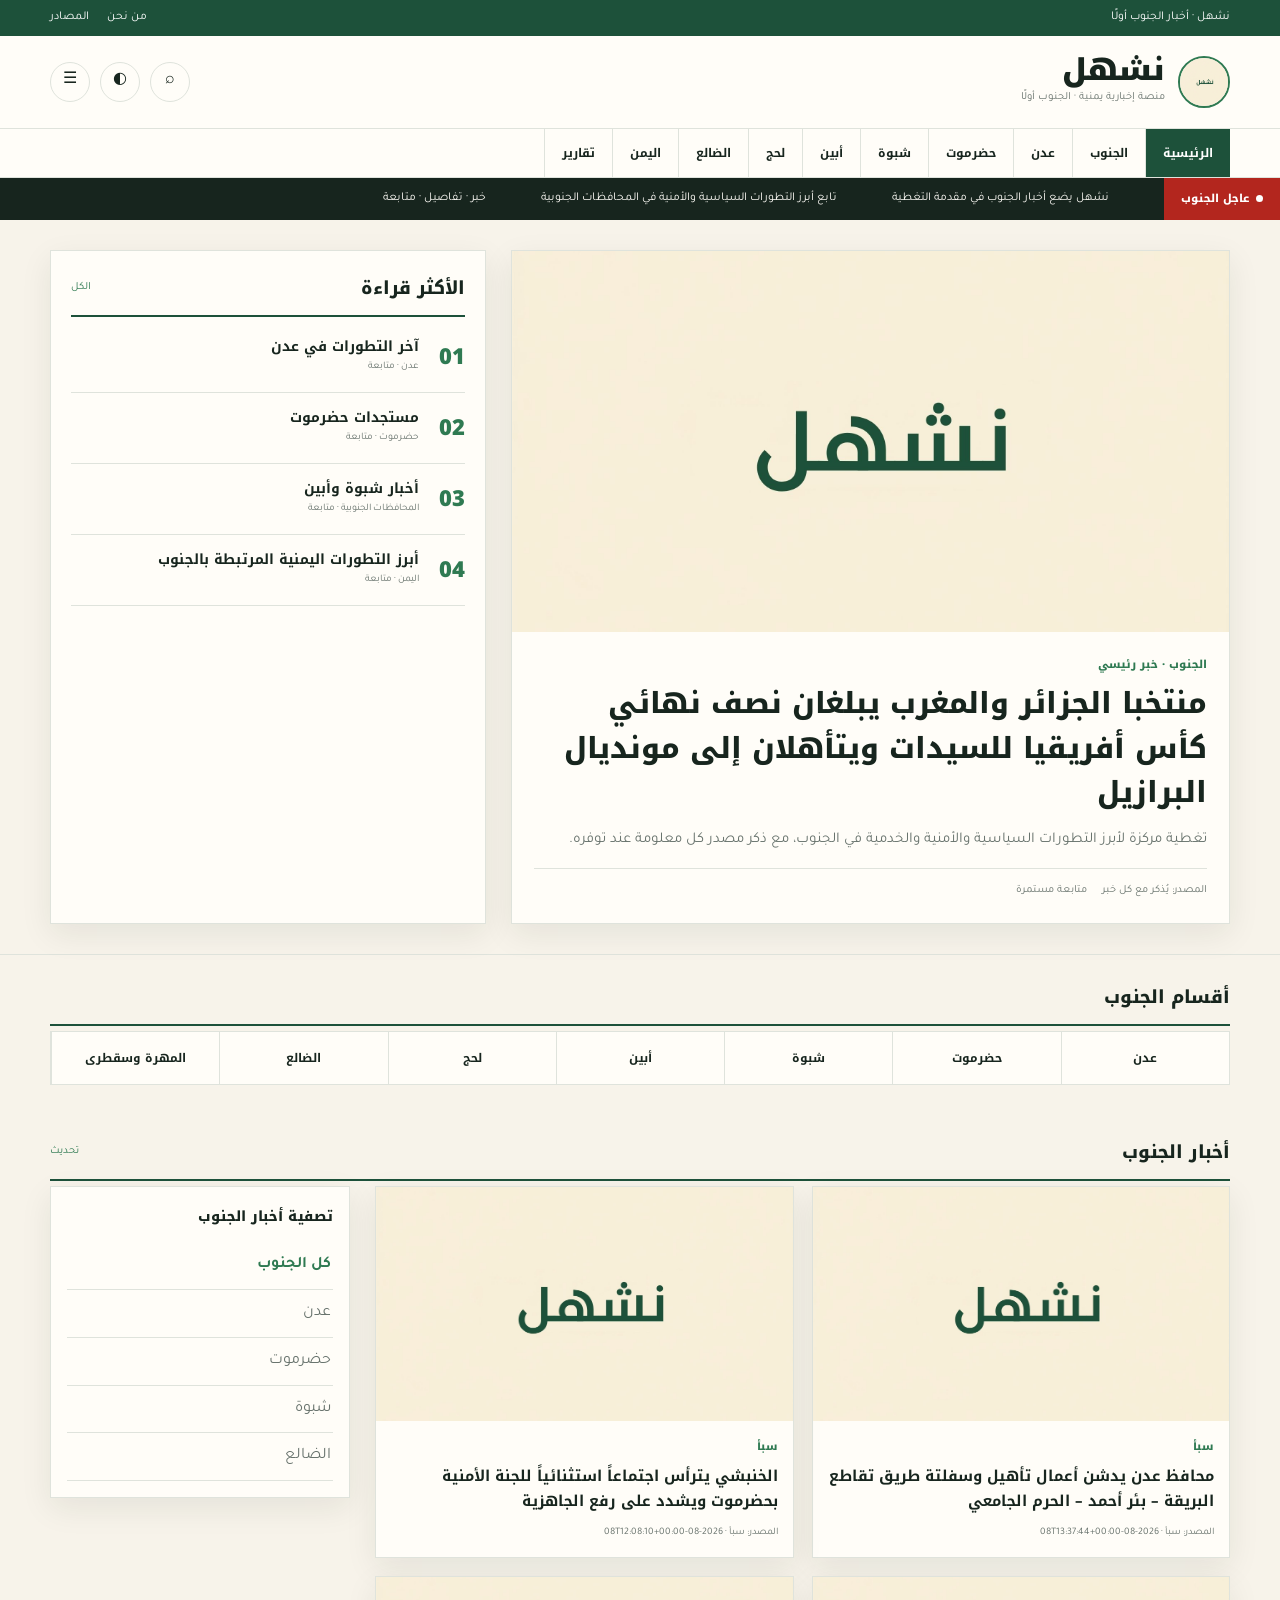
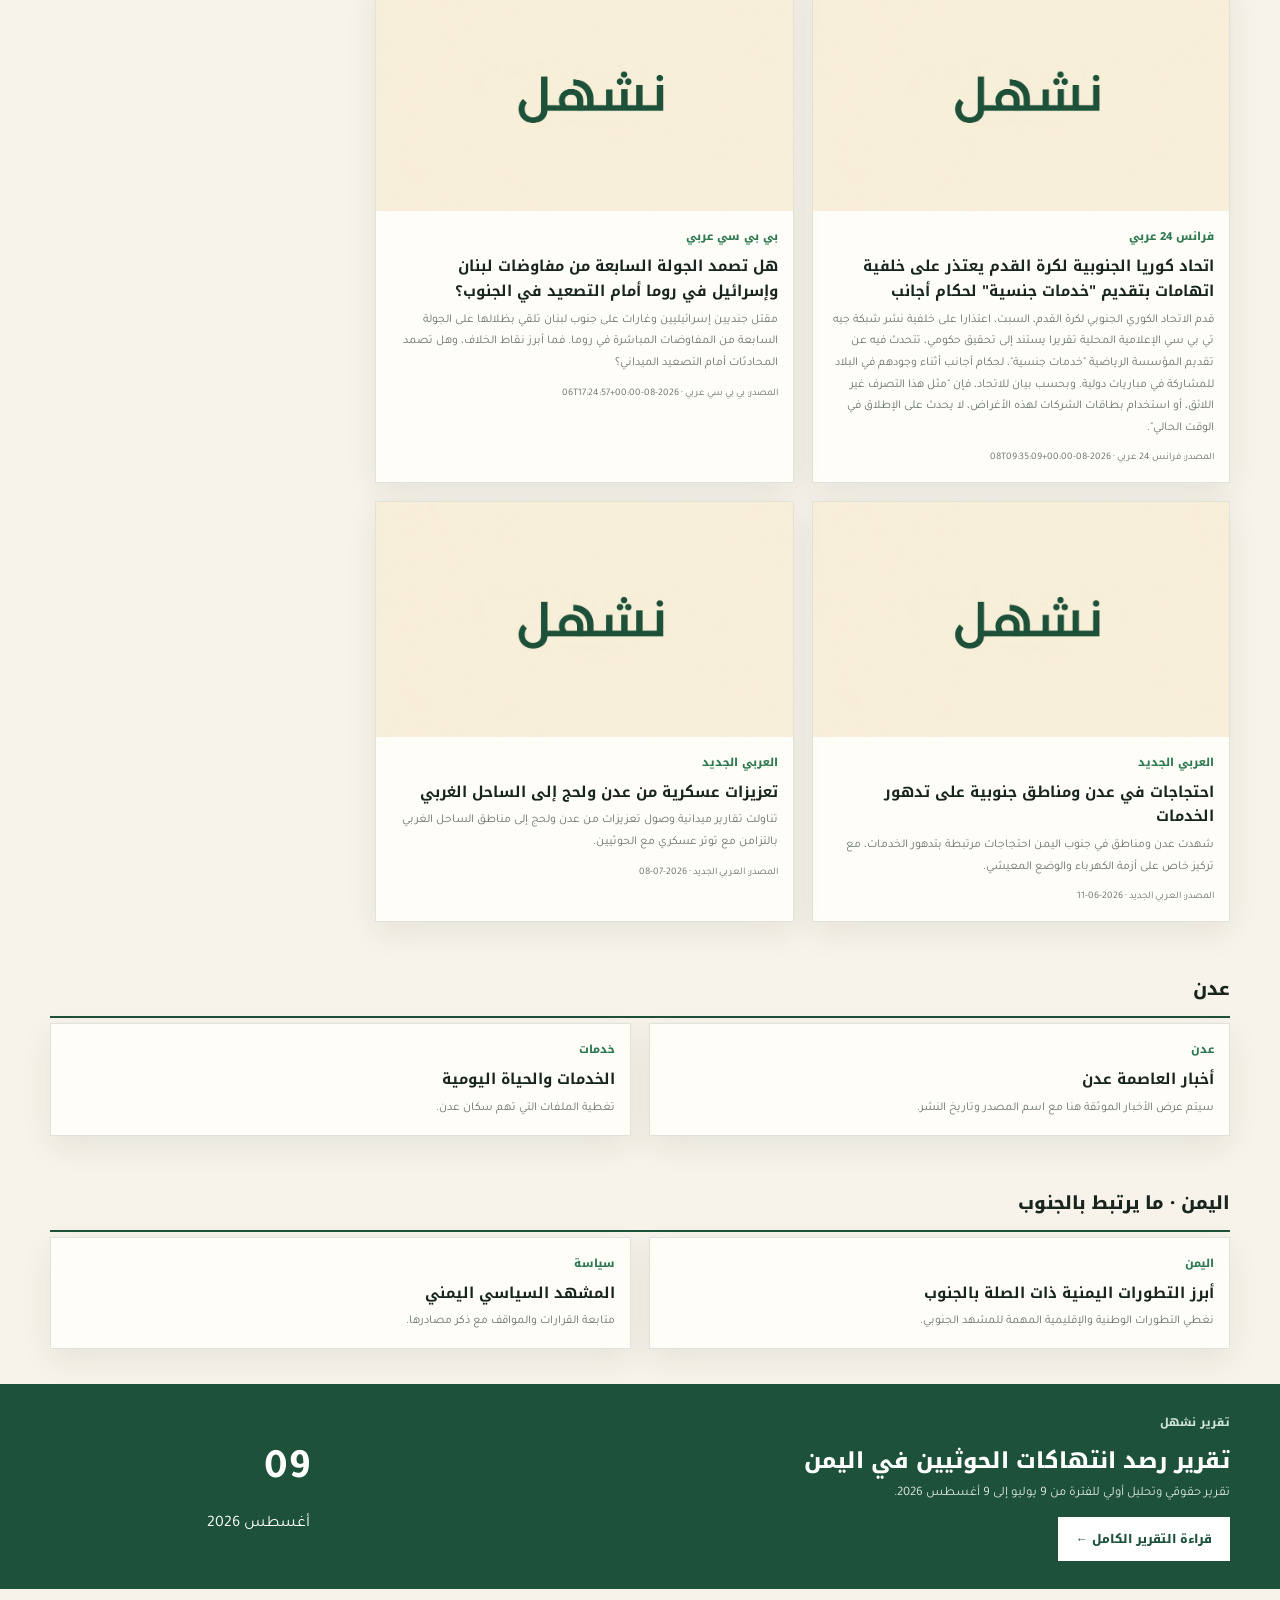
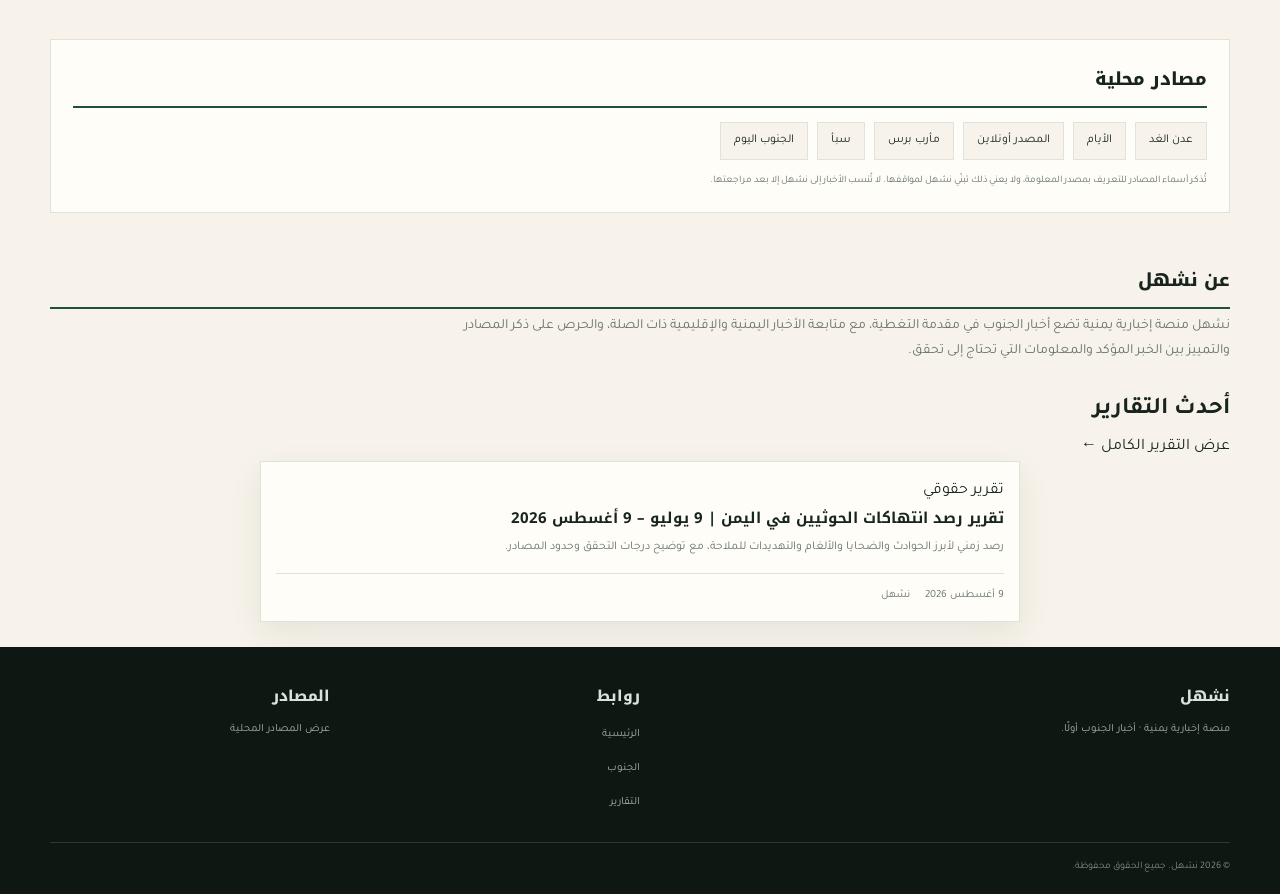
==== commit d85fcd66: "تحديث أخبار اليمن تلقائيًا" ====
--- a/index.html
+++ b/index.html
@@ -20,17 +20,19 @@
 <main id="home">
 <section class="hero"><div class="wrap hero-grid"><article class="hero-main"><a class="hero-image" href="#south"><img src="logo.jpg" alt="أخبار الجنوب"></a><div class="hero-content"><div class="label">الجنوب · خبر رئيسي</div>
 
+
 <h1>
   <a
-    href="http://www.sabanew.net/viewstory/150559"
+    href="https://www.france24.com/ar/%D8%B1%D9%8A%D8%A7%D8%B6%D8%A9/20260809-%D9%85%D9%86%D8%AA%D8%AE%D8%A8-%D8%A7%D9%84%D8%AC%D8%B2%D8%A7%D8%A6%D8%B1-%D8%A7%D9%84%D9%85%D8%BA%D8%B1%D8%A8-%D8%A7%D9%84%D8%B4%D8%A8%D8%A7%D9%83-%D9%86%D8%B5%D9%81-%D9%86%D9%87%D8%A7%D8%A6%D9%8A-%D9%83%D8%A3%D8%B3-%D8%A3%D9%81%D8%B1%D9%8A%D9%82%D9%8A%D8%A7-%D9%84%D9%84%D8%B3%D9%8A%D8%AF%D8%A7%D8%AA-%D8%AA%D8%A3%D9%87%D9%84-%D8%A5%D9%86%D8%AC%D8%A7%D8%B2-%D9%85%D9%88%D9%86%D8%AF%D9%8A%D8%A7%D9%84-%D8%A7%D9%84%D8%A8%D8%B1%D8%A7%D8%B2%D9%8A%D9%84"
     target="_blank"
     rel="noopener noreferrer"
     style="color:inherit;">
 
-    اليمن يدين استهداف إيران ناقلة نفط إماراتية في مضيق هرمز
+    منتخبا الجزائر والمغرب يبلغان نصف نهائي كأس أفريقيا للسيدات ويتأهلان إلى مونديال البرازيل
 
   </a>
 </h1>
+
 
 <p class="summary">تغطية مركزة لأبرز التطورات السياسية والأمنية والخدمية في الجنوب، مع ذكر مصدر كل معلومة عند توفره.</p><div class="meta"><span>المصدر: يُذكر مع كل خبر</span><span>متابعة مستمرة</span></div></div></article><aside class="side"><div class="section-title"><h2>الأكثر قراءة</h2><a href="#south">الكل</a></div><div class="rank"><div class="rank-num">01</div><div><h3>آخر التطورات في عدن</h3><p>عدن · متابعة</p></div></div><div class="rank"><div class="rank-num">02</div><div><h3>مستجدات حضرموت</h3><p>حضرموت · متابعة</p></div></div><div class="rank"><div class="rank-num">03</div><div><h3>أخبار شبوة وأبين</h3><p>المحافظات الجنوبية · متابعة</p></div></div><div class="rank"><div class="rank-num">04</div><div><h3>أبرز التطورات اليمنية المرتبطة بالجنوب</h3><p>اليمن · متابعة</p></div></div></aside></div></section>
 <section class="sections"><div class="wrap"><div class="section-title"><h2>أقسام الجنوب</h2></div><div class="section-grid"><a href="#aden">عدن</a><a href="#south">حضرموت</a><a href="#south">شبوة</a><a href="#south">أبين</a><a href="#south">لحج</a><a href="#south">الضالع</a><a href="#south">المهرة وسقطرى</a></div></div></section>
